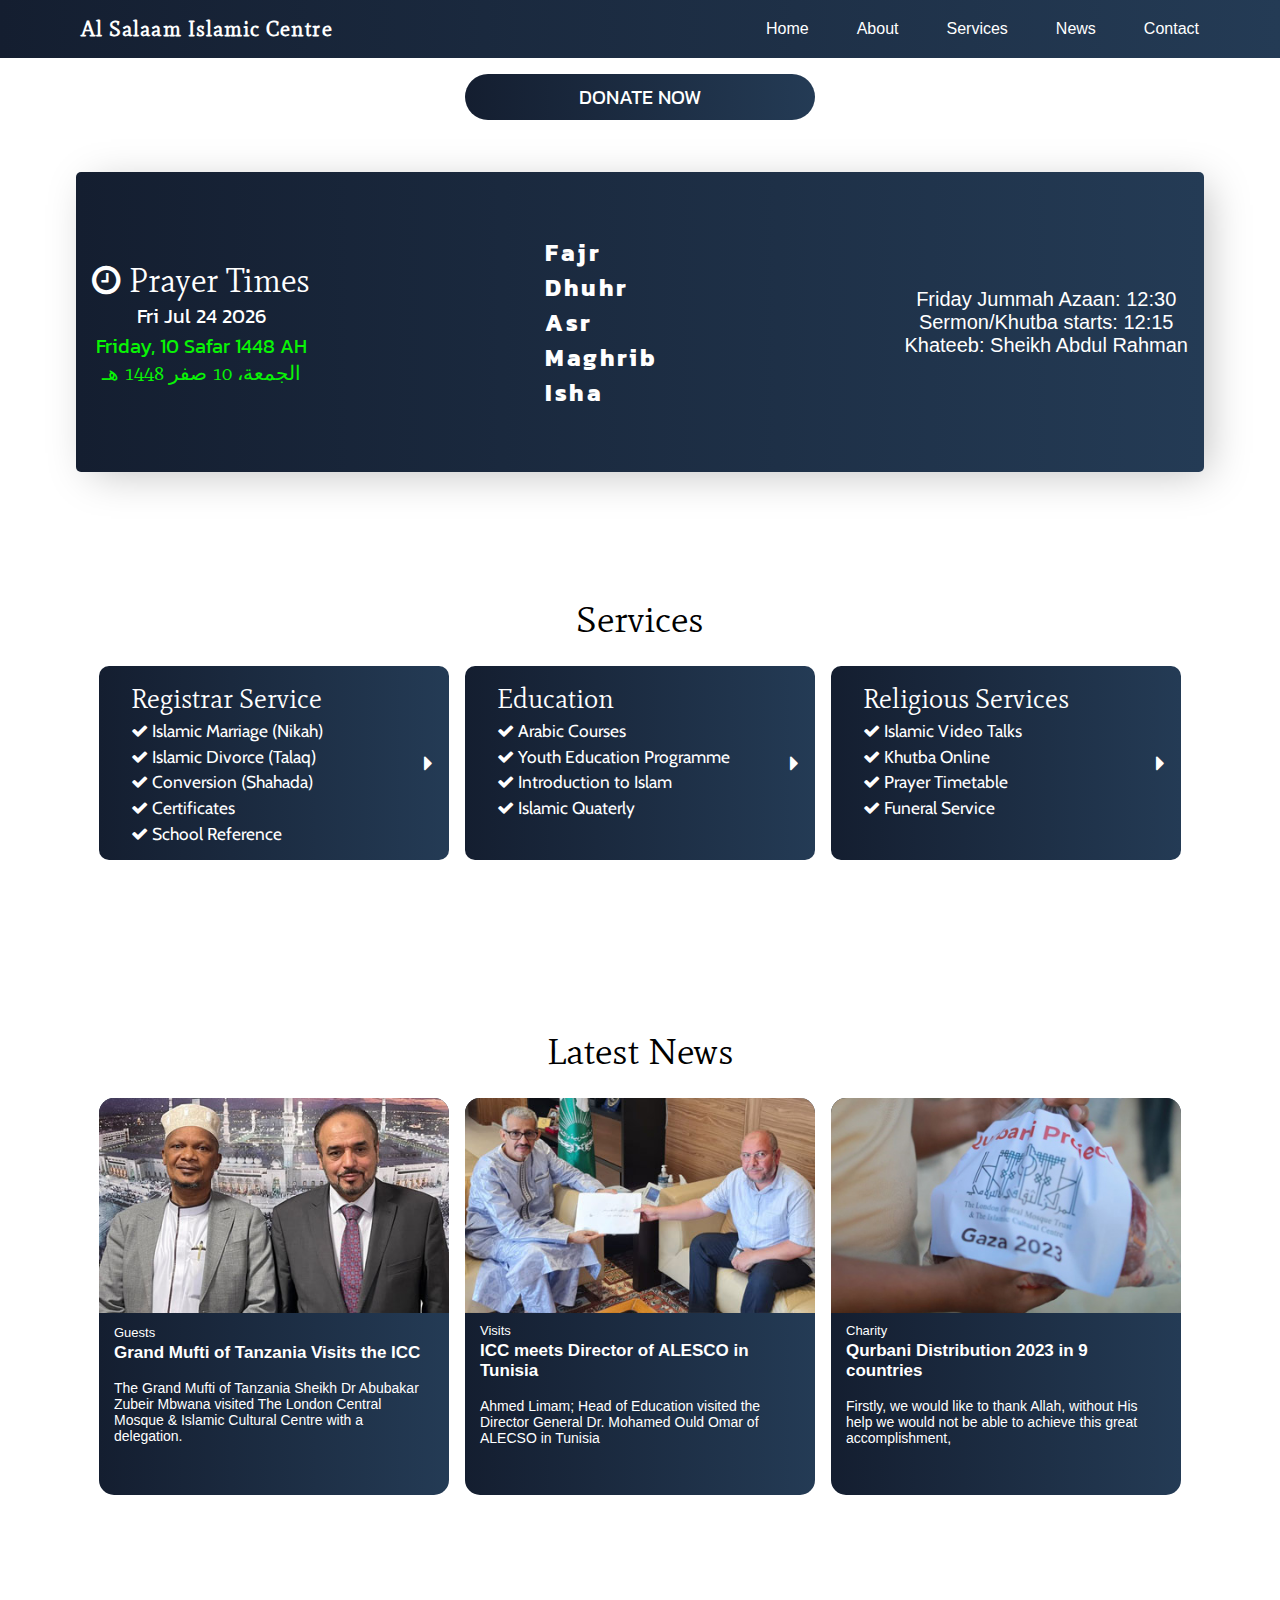
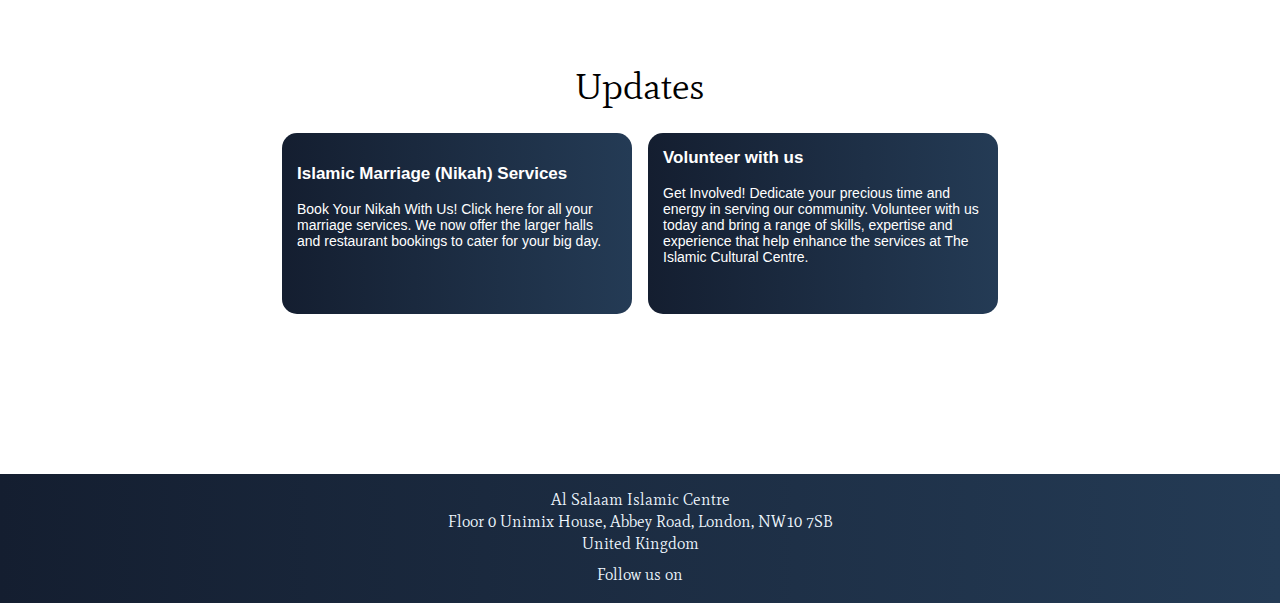
==== index.html @ 5e491e61 "Add files via upload" ====
<!DOCTYPE html>

<html>

<head>
  <meta charset="UTF-8" />
  <meta name="viewport" content="width=device-width, initial-scale=1.0;" />
  <title>Al Salaam Islamic Centre</title>
  <link rel="preconnect" href="https://fonts.googleapis.com">
  <link rel="preconnect" href="https://fonts.gstatic.com" crossorigin>
  <link href="https://fonts.googleapis.com/css2?family=Kanit&family=Kaushan+Script&family=Mate&family=Cabin"
    rel="stylesheet">
  <link rel="stylesheet" href="styles.css">
  <link rel="stylesheet" href="https://cdnjs.cloudflare.com/ajax/libs/font-awesome/4.7.0/css/font-awesome.min.css">
  <script src="https://cdnjs.cloudflare.com/ajax/libs/jquery/3.3.0/jquery.min.js"></script>


</head>

<body>

  <div class="headerBackground">
    <header id="header" class="page-header">

      <div class="title">
        <span class="in-title">Al Salaam Islamic Centre</span>
      </div>
      <div class="longNav">
        <div>
          Home
        </div>
        <div>
          About
        </div>
        <div>
          Services
        </div>
        <div>
          News
        </div>
        <div>
          Contact
        </div>
      </div>

      <button class="menu-toggle" id="toggle-menu">

        <i class="fa fa-navicon" style="font-size:18pt; color: rgb(255, 255, 255);"></i>
      </button>
    </header>
  </div>


  <nav class="menu" id="main-menu">

    <div class="menu-dropdown">
      <ul class="nav-menu dropdown_menu dropdown_menu-4">
        <li class="dropdown_item-1"><a href="index.html">Home</a></li>
        <li class="dropdown_item-2"><a href="about.html">About</a></li>
        <li class="dropdown_item-3"><a href="services.html">Services</a></li>
        <li class="dropdown_item-3"><a href="news.html">News</a></li>
        <li class="dropdown_item-3"><a href="contact.html">Contact</a></li>

      </ul>
    </div>
  </nav>

  <div class="donateBtn">
    <button class="dBtn">
      DONATE NOW

    </button>
  </div>

  <div class="prayerContainer">
    <aside id="prayerTimes" class="prayerTimes">
      <div class="prayerTimes-1">
        <i class="fa fa-clock-o"></i>
        Prayer Times
        <div>
          <div id="todayDateEnglish"></div>
          <div id="todayDateHijri"></div>
          <div id="todayDateArabicHijri"></div>
        </div>
      </div>
      

      <div class="actualPrayerTimes">
        <div class="prayerTimeFormat">
          <div class="prayerName">Fajr</div>
          <div id="fajrTime"></div>
        </div>
        <div class="prayerTimeFormat">
          <div class="prayerName">Dhuhr</div>
          <div id="dhuhrTime"></div>
        </div>
        <div class="prayerTimeFormat">
          <div class="prayerName">Asr</div>
          <div id="asrTime"></div>
        </div>
        <div class="prayerTimeFormat">
          <div class="prayerName">Maghrib</div>
          <div id="maghribTime"></div>
        </div>
        <div class="prayerTimeFormat">
          <div class="prayerName">Isha</div>
          <div id="ishaTime"></div>
        </div>
      </div>

      <div class="fridayJummah">
        <div>Friday Jummah Azaan: 12:30</div>
        <div>Sermon/Khutba starts: 12:15</div>
        <div>Khateeb: Sheikh Abdul Rahman</div>
      </div>

    </aside>

    
  </div>

  <!-- <div class="mainImg">
        <img class="mImg" src="p2.jpg" alt="home" />
    </div> -->


    <div class="services">
      <div class="servicesTitle">
        Services
      </div>
      <div class="servicesContainer">
        <div class="registrarService-2">
          <div class="registrarService">
            <div class="registrarServiceTitle">Registrar Service</div>
            <div class="homePageItem">
              <i class="fa fa-check"></i>
              Islamic Marriage (Nikah)
            </div>
            <div class="homePageItem">
              <i class="fa fa-check"></i>
              Islamic Divorce (Talaq)
            </div>
            <div class="homePageItem">
              <i class="fa fa-check"></i>
              Conversion (Shahada)
            </div>
            <div class="homePageItem">
              <i class="fa fa-check"></i>
              Certificates
            </div>
            <div class="homePageItem">
              <i class="fa fa-check"></i>
              School Reference
            </div>
          </div>
          <div class="rsIcon">
            <i class="fa fa-caret-right"></i>
          </div>

        </div>

        <div class="registrarService-2">
          <div class="registrarService">
            <div class="registrarServiceTitle">
              Education</div>
            <div class="homePageItem">
              <i class="fa fa-check"></i>
              Arabic Courses
            </div>
            <div class="homePageItem">
              <i class="fa fa-check"></i>
              Youth Education Programme
            </div>
            <div class="homePageItem">
              <i class="fa fa-check"></i>
              Introduction to Islam
            </div>
            <div class="homePageItem">
              <i class="fa fa-check"></i>
              Islamic Quaterly
            </div>
          </div>
          <div class="rsIcon">
            <i class="fa fa-caret-right"></i>
          </div>
        </div>

        <div class="registrarService-2">
          <div class="registrarService">
            <div class="registrarServiceTitle">
              Religious Services</div>
            <div class="homePageItem">
              <i class="fa fa-check"></i>
              Islamic Video Talks
            </div>
            <div class="homePageItem">
              <i class="fa fa-check"></i>
              Khutba Online
            </div>
            <div class="homePageItem">
              <i class="fa fa-check"></i>
              Prayer Timetable
            </div>
            <div class="homePageItem">
              <i class="fa fa-check"></i>
              Funeral Service
            </div>
          </div>
          <div class="rsIcon">
            <i class="fa fa-caret-right"></i>
          </div>
        </div>

      </div>

    </div>


  <div class="news">
    <div class="servicesTitle">
      Latest News
    </div>
    <div class="newsContainer">
      <div class="card">
        <div class="newsBoxImg">
          <img class="newsBoxImgIn" src="aq3.jpg" alt="img" />
        </div>
        <div class="card__info">
          <span class="page">Guests</span>
          <a href="#" class="title">Grand Mufti of Tanzania Visits the ICC</a>
          <p class="content">
            The Grand Mufti of Tanzania Sheikh Dr Abubakar Zubeir Mbwana visited The London Central Mosque & Islamic
            Cultural Centre with a delegation.
          </p>
        </div>
      </div>

      <div class="card">
        <div class="newsBoxImg">
          <img class="newsBoxImgIn" src="alecso2023a.jpg" alt="img" />
        </div>
        <div class="card__info">
          <span class="page">Visits</span>
          <a href="#" class="title">ICC meets Director of ALESCO in Tunisia</a>
          <p class="content">
            Ahmed Limam; Head of Education visited the Director General Dr. Mohamed Ould Omar of ALECSO in Tunisia
          </p>
        </div>
      </div>

      <div class="card">
        <div class="newsBoxImg">
          <img class="newsBoxImgIn" src="qurb1.jpg" alt="img" />
        </div>
        <div class="card__info">
          <span class="page">Charity</span>
          <a href="#" class="title">Qurbani Distribution 2023 in 9 countries</a>
          <p class="content">
            Firstly, we would like to thank Allah, without His help we would not be able to achieve this great
            accomplishment, </p>
        </div>
      </div>


    </div>

  </div>

  <div class="news">
    <div class="servicesTitle">
      Updates
    </div>
    <div class="newsContainer">
      <div class="card">

        <div class="card__info">
          <a href="#" class="title">Islamic Marriage (Nikah) Services</a>
          <p class="content">

            Book Your Nikah With Us!

            Click here for all your marriage services. We now offer the larger halls and restaurant bookings to cater
            for your big day.
          </p>
        </div>
      </div>

      <div class="card">

        <div class="card__info">
          <a href="#" class="title">Volunteer with us</a>
          <p class="content">
            Get Involved!

            Dedicate your precious time and energy in serving our community. Volunteer with us today and bring a range
            of skills, expertise and experience that help enhance the services at The Islamic Cultural Centre.
          </p>
        </div>
      </div>

    </div>

  </div>



  <footer>
    <div class="mainFooter">

      <div>
        Al Salaam Islamic Centre

      </div>
      <div>
        Floor 0 Unimix House, Abbey Road, London, NW10 7SB

      </div>
      <div>
        United Kingdom

      </div>

      <div class="socialsFooter">
        Follow us on
      </div>
      <div class="socialIconsFooter">

      </div>


    </div>

  </footer>

  <script type="text/javascript">

    const d = new Date();
    const arabicIslamicDate = new Intl.DateTimeFormat('ar-TN-u-ca-islamic', { timeZone: 'UTC', day: 'numeric', month: 'long', weekday: 'long', year: 'numeric' }).format(Date.now());
    const englishIslamicDate = new Intl.DateTimeFormat('en-GB-u-ca-islamic', { timeZone: 'UTC', day: 'numeric', month: 'long', weekday: 'long', year: 'numeric' }).format(Date.now());
    document.getElementById("todayDateEnglish").innerHTML = d.toDateString();
    document.getElementById("todayDateHijri").innerHTML = englishIslamicDate;
    document.getElementById("todayDateArabicHijri").innerHTML = arabicIslamicDate;

    const dateForPrayerTime = new Date(Date.now()).toLocaleString().split(',')[0].split('/').join('-');
    $.getJSON('https://api.aladhan.com/v1/timingsByAddress/' + dateForPrayerTime + '?address=London,UK&method=2', function (json) {
      console.log(json);
      document.getElementById("fajrTime").innerHTML = json.data.timings.Fajr;
      document.getElementById("dhuhrTime").innerHTML = json.data.timings.Dhuhr;
      document.getElementById("asrTime").innerHTML = json.data.timings.Asr;
      document.getElementById("maghribTime").innerHTML = json.data.timings.Maghrib;
      document.getElementById("ishaTime").innerHTML = json.data.timings.Isha;
      document.getElementById("todayDateHijri").innerHTML = json.data.date.hijri.day + " " + json.data.date.hijri.weekday.en + " " +
        json.data.date.hijri.month.en + " " + json.data.date.hijri.year;

      document.getElementById("todayDateArabicHijri").innerHTML = " " + json.data.date.hijri.year + " " + json.data.date.hijri.weekday.ar + " " +
        +  json.data.date.hijri.day + " " + json.data.date.hijri.month.ar;




    });


    (function () {
      var button = document.getElementById("toggle-menu");
      var menu = document.getElementById("main-menu");

      button.addEventListener("click", function (event) {
        event.preventDefault();
        menu.classList.toggle("is-open");
      });

      // Event listener to close the menu when clicking outside of it
      document.addEventListener("click", function (event) {
        if (!menu.contains(event.target) && !button.contains(event.target)) {
          menu.classList.remove("is-open");
        }
      });
    })();



  </script>
</body>


</html>
---- styles.css ----
*,
*::before,
*::after {
  box-sizing: border-box;
}

:root {
  font-size: clamp(0.875em, 0.5svw + 0.6em, 1.125em);
}

body {
  margin: 0;
  font-family: Helvetica, Arial, sans-serif;
}

.headerBackground {
  background: linear-gradient(to right, rgb(20, 30, 48), rgb(36, 59, 85));
}

.page-header {
  max-width: 1150px;
  padding: 1em 1em;
  display: flex;
  flex-direction: row;
  justify-content: space-between;
  z-index: 2;
  margin: auto;
  /* border: 1px solid red; */
}

.longNav {
  display: none;
}

@media(min-width: 800px) {
  .longNav {
    display: flex;
    flex-direction: row;
    align-items: center;
    /* border: #000000 1px solid; */
    column-gap: 3rem;
    color: #ffffff;
  }

  .menu-toggle {
    display: none !important;
  }
}


.in-title {
  /* border: #000000 solid 1px; */
  font-family: 'Mate', sans-serif;
  font-size: 16pt;
  letter-spacing: 0.05em;
  color: rgb(255, 255, 255);
  /* text-shadow: 0 0 2px rgb(255, 158, 1); */

}

main {
  padding: 1em;
}

.menu {
  position: relative;
}

.menu-toggle {
  border: 0;
  background-color: transparent;
  color: rgb(255, 255, 255);

}


.menu-dropdown {
  display: none;
  position: absolute;
  right: 0;
  left: 0;
  margin: 0;
}

.menu.is-open .menu-dropdown {
  display: block;
}

.nav-menu {
  margin: 0;
  padding-left: 0;
  border-top: 1px solid #ccc;
  border-bottom: 1px solid #ccc;
  list-style: none;
  background-color: #ffffff;
  font-family: 'Mate', serif;
  font-size: 15pt;
}

.nav-menu>li+li {
  border-top: 1px solid #ccc;
}

.nav-menu>li>a {

  display: block;
  padding: 0.5em 1em;
  font-weight: normal;
  text-decoration: none;
  color: rgb(0, 0, 0);
}


.dropdown_menu {
  position: absolute;
  top: 100%;
  left: 0;
  width: 100%;
  perspective: 1000px;
  z-index: 1;
  animation: fadeIn 0.5s;
}


@keyframes fadeIn {
  0% {
    opacity: 0;
    transform: translateY(-15px);
  }

  100% {
    opacity: 1;
    transform: translateY(0);
  }
}

.prayerContainer {
  /* border: 1px solid red; */
  max-width: 1200px;
  display: flex;
  flex-direction: row;
  justify-content: center;
  flex-wrap: wrap;
  margin: auto;
  margin-bottom: 5rem;
  padding: 1em;
}

.prayerTimes {
  padding: 3em 1em 3em 1em;
  height: 100%;
  text-align: center;
  color: #ffffff;
  z-index: -1;
  display: flex;
  flex-direction: column;
  align-items: center;

  row-gap: 2rem;
  margin-top: 1rem;
  margin-bottom: 7rem;
  box-shadow: 9px 7px 40px -6px rgba(0, 0, 0, 0.25);
  overflow: hidden;
  width: 100%;
  /* padding: 0; */
  /* height: 400px; */
  min-height: 300px;
  margin: 20px;
  border-radius: 5px;
  /* background-color: #dafdde; */
  background: linear-gradient(to right, rgb(20, 30, 48), rgb(36, 59, 85));
  width: 350px;
  /* border: 1px solid red; */
}

@media(min-width: 870px) {
  .prayerTimes {
    display: flex;
    flex-direction: row;
    align-items: center;
    justify-content: space-between;
    width: 100%;
  }
}

.prayerTimes-1 {
  font-family: 'Mate', serif;
  font-size: 25pt;
}

.prayerTimes-2 {
  font-family: 'Kanit', sans-serif;
  font-size: 12pt;
}

#todayDateEnglish {
  font-family: 'Kanit', sans-serif;

  font-size: 15pt;
}

#todayDateHijri {
  color: rgb(9, 244, 5);
  font-size: 15pt;
  font-family: 'Kanit', sans-serif;


}

#todayDateArabicHijri {
  color: rgb(9, 244, 5);
  font-size: 15pt;
}

.actualPrayerTimes {
  display: flex;
  flex-direction: column;
  /* align-items: center; */
  font-weight: bold;
  font-size: 18pt;
  font-family: 'DM Sans', sans-serif;
}

.prayerTimeFormat {
  display: flex;
  flex-direction: row;
  align-items: center;
  justify-content: space-between;
  column-gap: 0.5em;
  font-family: 'Kanit', sans-serif;


}

.dates {
  font-size: 18pt;
}

.prayerName {
  text-align: end;
  letter-spacing: 0.1em;
  /* width: 40%; */
}

.fridayJummah {
  font-size: 15pt;
}

.notice {
  margin: 10px;
  padding: 5px;
  border: rgba(246, 250, 23, 0.825) 3px solid;
  border-radius: 10px;
  background-color: rgba(255, 247, 0, 0.7);
  color: #000000;
  display: flex;
  flex-direction: row;
  column-gap: 10px;
  font-family: Gabarito;
}

.noticeIcon {
  display: flex;
  flex-direction: column;
  justify-content: center;
  align-items: center;
}

.mainImg {
  display: flex;
  flex-direction: row;
  justify-content: center;
  margin-bottom: 4rem;
}

.mImg {
  padding: 1em;
  width: 80%;
  border-radius: 25px;
}


.donateBtn {
  padding: 1em 1em;
  display: flex;
  flex-direction: row;
  justify-content: center;
}

.dBtn {
  border: none;
  border-radius: 25px;
  background: linear-gradient(to right, rgb(20, 30, 48), rgb(36, 59, 85));
  font-size: 15pt;
  font-family: 'Kanit', sans-serif;

  padding: 0.5rem 0.3rem;
  color: #ffffff;
  width: 100%;
  max-width: 350px;
}

.services {
  color: rgb(0, 0, 0);
  /* background-color: rgb(2, 95, 0); */
  padding-bottom: 2rem;
  margin-bottom: 7rem;
}

.servicesContainer {
  padding: 1rem;
  display: flex;
  flex-direction: row;
  justify-content: center;
  flex-wrap: wrap;
  gap: 1rem;
  color: #ffffff;
  max-width: 1200px;
  margin: auto;
}

.servicesTitle {
  padding: 0.5rem 0.5rem;
  font-size: 28pt;
  text-align: center;
  font-family: 'Mate', serif;
}

.registrarService {

  padding: 1rem 2rem;
  display: flex;
  flex-direction: column;
  row-gap: 0.3em;


}

.registrarService-2 {
  width: 350px;
  border-radius: 10px;
  display: flex;
  flex-direction: row;
  justify-content: space-between;
  row-gap: 0.3em;
  background: linear-gradient(to right, rgb(20, 30, 48), rgb(36, 59, 85));

}

.rsIcon {
  /* border: #000000 solid 1px; */
  font-size: 18pt;
  display: flex;
  align-items: center;
  padding-right: 1rem;
}

.registrarServiceTitle {
  font-size: 20pt;
  font-family: 'Mate', serif;
}

.news {
  color: rgb(0, 0, 0);
  padding-bottom: 2rem;
  margin-bottom: 7rem;
  display: flex;
  flex-direction: column;
  justify-content: center;
}

.newsContainer {

  margin: 1rem;
  display: flex;
  flex-direction: row;
  flex-wrap: wrap;
  justify-content: center;
  gap: 1rem;
  /* border: #000000 1px solid; */

}

.newsBox {
  padding: 0.5rem;
  display: flex;
  flex-direction: row;
  justify-content: space-between;
  width: 350px;
  background-color: #ccc;
  border-radius: 10px;

}

.newsBoxTitle {
  display: flex;
  align-items: center;
  font-weight: bold;
}

.newsBoxImg {
  height: 210px;
}

.newsBoxImgIn {
  width: 100%;
  justify-content: center;

}

.homePageItem {
  font-size: 13pt;
  font-family: 'Cabin', sans-serif;
}



footer {
  font-family: Gabarito;
  color: aliceblue;
  background: linear-gradient(to right, rgb(20, 30, 48), rgb(36, 59, 85));
  padding: 1em;
  display: flex;
  flex-direction: column;
  row-gap: 4em;
}

.mainFooter {
  display: flex;
  flex-direction: column;
  justify-content: center;
  row-gap: 0.2em;
  text-align: center;

}

.contactFooter {
  display: flex;
  flex-direction: column;
  row-gap: 0.5em;
}

.contactTitle {
  font-size: 17pt;
}

.footerItem {
  font-size: 12pt;
}

.copyright {
  font-size: 10pt;
}

.socialsFooter {
  margin-top: 0.5em;
}

.mainFooter {
  font-family: 'Mate', serif;
}


.card {
  padding-bottom: 20px;
  width: 350px;
  background: linear-gradient(to right, rgb(20, 30, 48), rgb(36, 59, 85));
  border-radius: 15px;
  overflow: hidden;
  display: flex;
  flex-direction: column;
  justify-content: center;
  /* position: relative; */
  color: #ffffff;
}

.icons {
  display: flex;
  flex-direction: row;
  gap: 5px;
  position: absolute;
  right: 15px;
  top: 15px;
  transition: opacity 0.5s ease;
  opacity: 0;
}

.image {}



.card__info {
  display: flex;
  flex-direction: column;
  flex-grow: 1;
  justify-content: center;
  padding: 15px;
  gap: 3px;
}

.page {
  font-size: 13px;
  font-weight: 100;
}

.title {
  text-decoration: none;
  font-weight: 600;
  font-size: 17px;
  color: rgb(255, 255, 255);
}

.content {
  font-size: 14px;
}
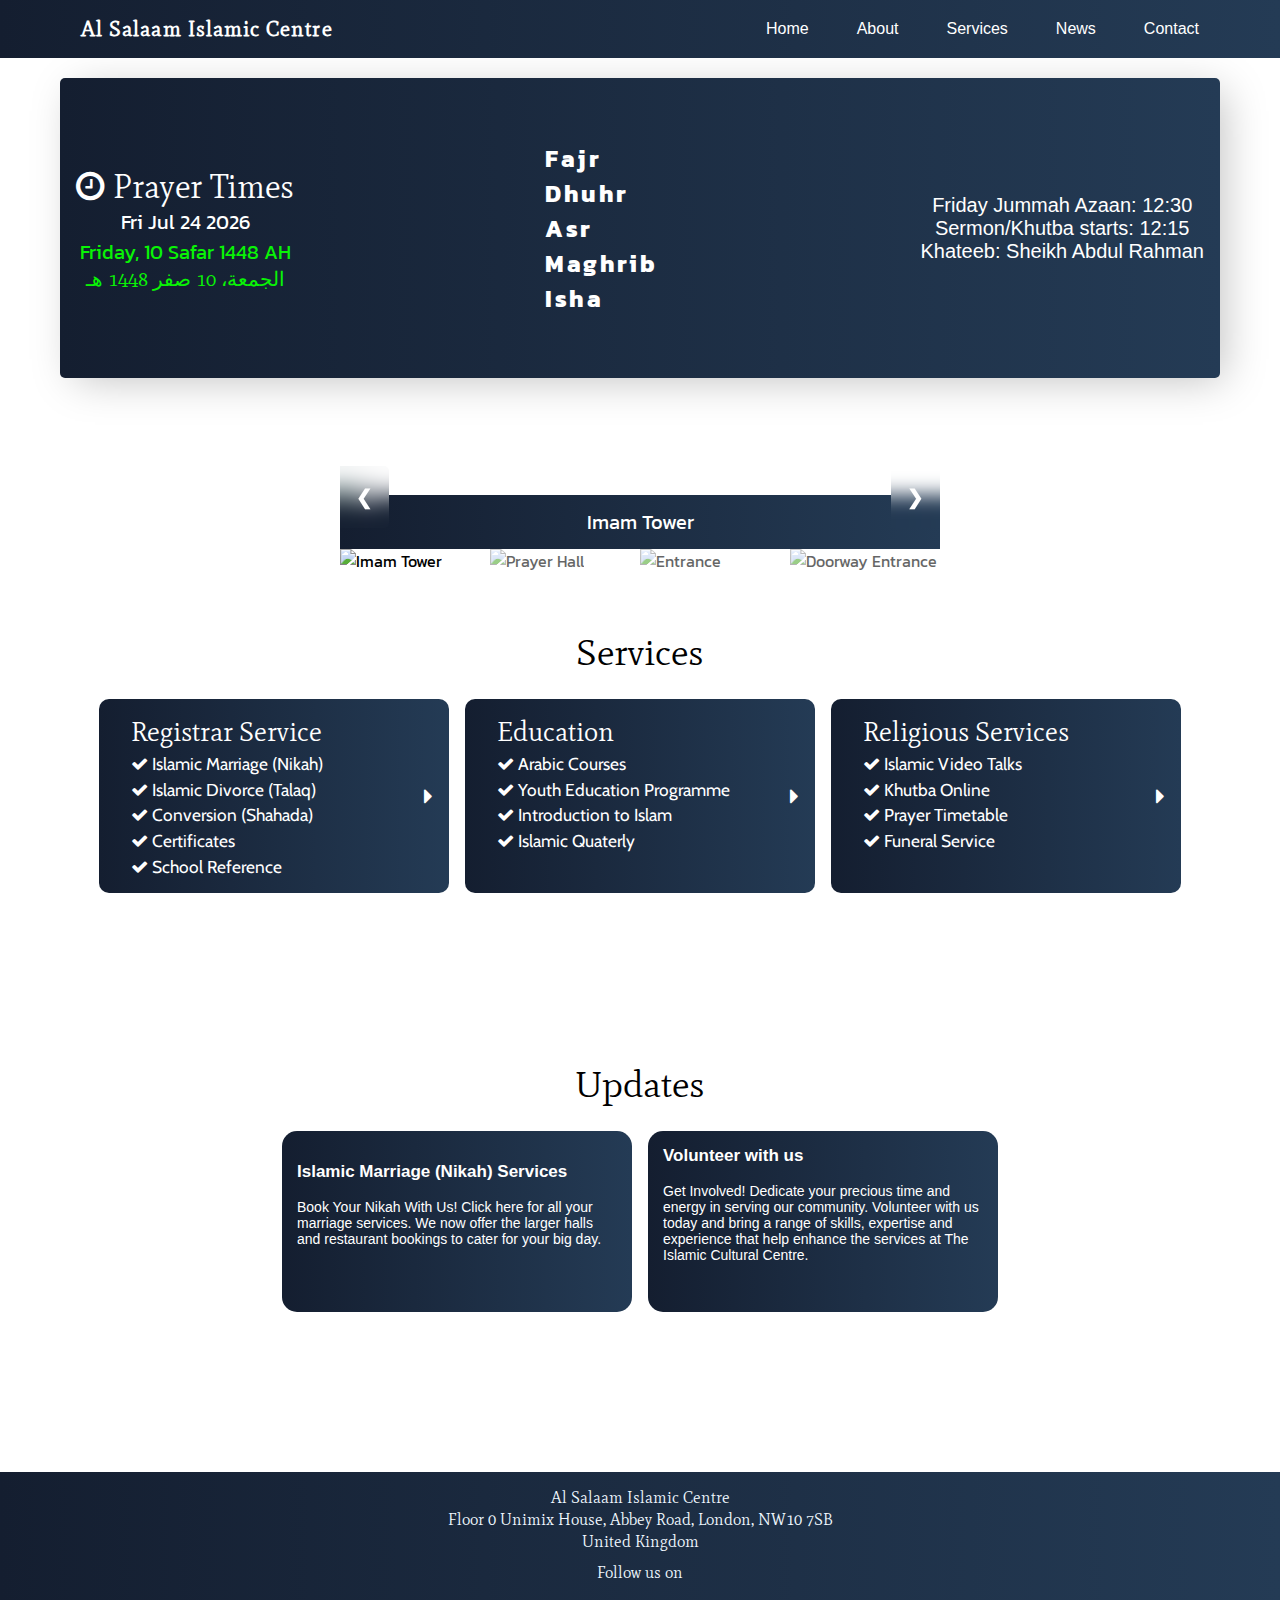
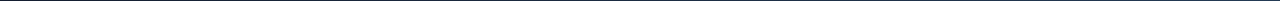
==== commit cda9a2be: "Add files via upload" ====
--- a/index.html
+++ b/index.html
@@ -65,13 +65,6 @@
     </div>
   </nav>
 
-  <div class="donateBtn">
-    <button class="dBtn">
-      DONATE NOW
-
-    </button>
-  </div>
-
   <div class="prayerContainer">
     <aside id="prayerTimes" class="prayerTimes">
       <div class="prayerTimes-1">
@@ -83,7 +76,7 @@
           <div id="todayDateArabicHijri"></div>
         </div>
       </div>
-      
+
 
       <div class="actualPrayerTimes">
         <div class="prayerTimeFormat">
@@ -116,106 +109,161 @@
 
     </aside>
 
-    
-  </div>
-
-  <!-- <div class="mainImg">
-        <img class="mImg" src="p2.jpg" alt="home" />
-    </div> -->
-
-
-    <div class="services">
-      <div class="servicesTitle">
-        Services
-      </div>
-      <div class="servicesContainer">
-        <div class="registrarService-2">
-          <div class="registrarService">
-            <div class="registrarServiceTitle">Registrar Service</div>
-            <div class="homePageItem">
-              <i class="fa fa-check"></i>
-              Islamic Marriage (Nikah)
-            </div>
-            <div class="homePageItem">
-              <i class="fa fa-check"></i>
-              Islamic Divorce (Talaq)
-            </div>
-            <div class="homePageItem">
-              <i class="fa fa-check"></i>
-              Conversion (Shahada)
-            </div>
-            <div class="homePageItem">
-              <i class="fa fa-check"></i>
-              Certificates
-            </div>
-            <div class="homePageItem">
-              <i class="fa fa-check"></i>
-              School Reference
-            </div>
-          </div>
-          <div class="rsIcon">
-            <i class="fa fa-caret-right"></i>
-          </div>
-
-        </div>
-
-        <div class="registrarService-2">
-          <div class="registrarService">
-            <div class="registrarServiceTitle">
-              Education</div>
-            <div class="homePageItem">
-              <i class="fa fa-check"></i>
-              Arabic Courses
-            </div>
-            <div class="homePageItem">
-              <i class="fa fa-check"></i>
-              Youth Education Programme
-            </div>
-            <div class="homePageItem">
-              <i class="fa fa-check"></i>
-              Introduction to Islam
-            </div>
-            <div class="homePageItem">
-              <i class="fa fa-check"></i>
-              Islamic Quaterly
-            </div>
-          </div>
-          <div class="rsIcon">
-            <i class="fa fa-caret-right"></i>
-          </div>
-        </div>
-
-        <div class="registrarService-2">
-          <div class="registrarService">
-            <div class="registrarServiceTitle">
-              Religious Services</div>
-            <div class="homePageItem">
-              <i class="fa fa-check"></i>
-              Islamic Video Talks
-            </div>
-            <div class="homePageItem">
-              <i class="fa fa-check"></i>
-              Khutba Online
-            </div>
-            <div class="homePageItem">
-              <i class="fa fa-check"></i>
-              Prayer Timetable
-            </div>
-            <div class="homePageItem">
-              <i class="fa fa-check"></i>
-              Funeral Service
-            </div>
-          </div>
-          <div class="rsIcon">
-            <i class="fa fa-caret-right"></i>
-          </div>
-        </div>
-
-      </div>
-
-    </div>
-
-
+
+  </div>
+  
+  <!-- Container for the image gallery -->
+  <div class="galleryContainer">
+
+    <!-- Full-width images with number text -->
+    <div class="mySlides">
+      <div class="numbertext">1 / 4</div>
+      <img src="images/tower.jpg" style="width:100%">
+    </div>
+
+    <div class="mySlides">
+      <div class="numbertext">2 / 4</div>
+      <img src="images/hall1.jpg" style="width:100%">
+    </div>
+
+    <div class="mySlides">
+      <div class="numbertext">3 / 4</div>
+      <img src="images/outside1.jpg" style="width:100%">
+    </div>
+
+    <div class="mySlides">
+      <div class="numbertext">4 / 4</div>
+      <img src="images/outside2.jpg" style="width:100%">
+    </div>
+
+    <!-- Next and previous buttons -->
+    <a class="prev" onclick="plusSlides(-1)">&#10094;</a>
+    <a class="next" onclick="plusSlides(1)">&#10095;</a>
+
+    <!-- Image text -->
+  <div class="caption-container">
+    <div id="caption"></div>
+  </div>
+
+
+    <!-- Thumbnail images -->
+    <div class="row">
+      <div class="column">
+        <img class="demo cursor" src="images/tower.jpg" style="width:100%" onclick="currentSlide(1)" alt="Imam Tower">
+      </div>
+      <div class="column">
+        <img class="demo cursor" src="images/hall1.jpg" style="width:100%" onclick="currentSlide(2)" alt="Prayer Hall">
+      </div>
+      <div class="column">
+        <img class="demo cursor" src="images/outside1.jpg" style="width:100%" onclick="currentSlide(3)" alt="Entrance">
+      </div>
+      <div class="column">
+        <img class="demo cursor" src="images/outside2.jpg" style="width:100%" onclick="currentSlide(4)"
+          alt="Doorway Entrance">
+      </div>
+      <!--<div class="column">
+        <img class="demo cursor" src="img_nature.jpg" style="width:100%" onclick="currentSlide(5)"
+          alt="Nature and sunrise">
+      </div>
+      <div class="column">
+        <img class="demo cursor" src="img_snow.jpg" style="width:100%" onclick="currentSlide(6)" alt="Snowy Mountains">
+      </div> -->
+    </div>
+  </div>
+
+
+  <div class="services">
+    <div class="servicesTitle">
+      Services
+    </div>
+    <div class="servicesContainer">
+      <div class="registrarService-2">
+        <div class="registrarService">
+          <div class="registrarServiceTitle">Registrar Service</div>
+          <div class="homePageItem">
+            <i class="fa fa-check"></i>
+            Islamic Marriage (Nikah)
+          </div>
+          <div class="homePageItem">
+            <i class="fa fa-check"></i>
+            Islamic Divorce (Talaq)
+          </div>
+          <div class="homePageItem">
+            <i class="fa fa-check"></i>
+            Conversion (Shahada)
+          </div>
+          <div class="homePageItem">
+            <i class="fa fa-check"></i>
+            Certificates
+          </div>
+          <div class="homePageItem">
+            <i class="fa fa-check"></i>
+            School Reference
+          </div>
+        </div>
+        <div class="rsIcon">
+          <i class="fa fa-caret-right"></i>
+        </div>
+
+      </div>
+
+      <div class="registrarService-2">
+        <div class="registrarService">
+          <div class="registrarServiceTitle">
+            Education</div>
+          <div class="homePageItem">
+            <i class="fa fa-check"></i>
+            Arabic Courses
+          </div>
+          <div class="homePageItem">
+            <i class="fa fa-check"></i>
+            Youth Education Programme
+          </div>
+          <div class="homePageItem">
+            <i class="fa fa-check"></i>
+            Introduction to Islam
+          </div>
+          <div class="homePageItem">
+            <i class="fa fa-check"></i>
+            Islamic Quaterly
+          </div>
+        </div>
+        <div class="rsIcon">
+          <i class="fa fa-caret-right"></i>
+        </div>
+      </div>
+
+      <div class="registrarService-2">
+        <div class="registrarService">
+          <div class="registrarServiceTitle">
+            Religious Services</div>
+          <div class="homePageItem">
+            <i class="fa fa-check"></i>
+            Islamic Video Talks
+          </div>
+          <div class="homePageItem">
+            <i class="fa fa-check"></i>
+            Khutba Online
+          </div>
+          <div class="homePageItem">
+            <i class="fa fa-check"></i>
+            Prayer Timetable
+          </div>
+          <div class="homePageItem">
+            <i class="fa fa-check"></i>
+            Funeral Service
+          </div>
+        </div>
+        <div class="rsIcon">
+          <i class="fa fa-caret-right"></i>
+        </div>
+      </div>
+
+    </div>
+
+  </div>
+
+  <!-- 
   <div class="news">
     <div class="servicesTitle">
       Latest News
@@ -264,7 +312,7 @@
 
     </div>
 
-  </div>
+  </div> -->
 
   <div class="news">
     <div class="servicesTitle">
@@ -333,6 +381,38 @@
   </footer>
 
   <script type="text/javascript">
+
+    let slideIndex = 1;
+    showSlides(slideIndex);
+
+    // Next/previous controls
+    function plusSlides(n) {
+      showSlides(slideIndex += n);
+    }
+
+    // Thumbnail image controls
+    function currentSlide(n) {
+      showSlides(slideIndex = n);
+    }
+
+    function showSlides(n) {
+      let i;
+      let slides = document.getElementsByClassName("mySlides");
+      let dots = document.getElementsByClassName("demo");
+      let captionText = document.getElementById("caption");
+      if (n > slides.length) { slideIndex = 1 }
+      if (n < 1) { slideIndex = slides.length }
+      for (i = 0; i < slides.length; i++) {
+        slides[i].style.display = "none";
+      }
+      for (i = 0; i < dots.length; i++) {
+        dots[i].className = dots[i].className.replace(" active", "");
+      }
+      slides[slideIndex - 1].style.display = "block";
+      dots[slideIndex - 1].className += " active";
+      captionText.innerHTML = dots[slideIndex - 1].alt;
+    }
+
 
     const d = new Date();
     const arabicIslamicDate = new Intl.DateTimeFormat('ar-TN-u-ca-islamic', { timeZone: 'UTC', day: 'numeric', month: 'long', weekday: 'long', year: 'numeric' }).format(Date.now());
--- a/styles.css
+++ b/styles.css
@@ -143,7 +143,7 @@
   flex-wrap: wrap;
   margin: auto;
   margin-bottom: 5rem;
-  padding: 1em;
+  /* padding: 1em; */
 }
 
 .prayerTimes {
@@ -246,6 +246,110 @@
   font-size: 15pt;
 }
 
+
+/* .galleryContainer{
+  padding: 1rem;
+} */
+
+/* Position the image container (needed to position the left and right arrows) */
+.galleryContainer {
+  /* border: #000000 1px solid; */
+  margin:auto;
+  margin-bottom: 3rem;
+  /* margin: 1em; */
+  position: relative;
+  max-width: 600px;
+  font-family: 'Kanit', sans-serif;
+
+}
+
+/* Hide the images by default */
+.mySlides {
+  display: none;
+  padding: 0;
+  margin-bottom: -7px;
+}
+
+/* Add a pointer when hovering over the thumbnail images */
+.cursor {
+  cursor: pointer;
+}
+
+/* Next & previous buttons */
+.prev,
+.next {
+  cursor: pointer;
+  position: absolute;
+  top: 40%;
+  width: auto;
+  padding: 16px;
+  margin-top: -50px;
+  color: white;
+  font-weight: bold;
+  font-size: 20px;
+  border-radius: 0 5px 5px 0;
+  user-select: none;
+  -webkit-user-select: none;
+  backdrop-filter: blur(10px);
+}
+
+/* Position the "next button" to the right */
+.next {
+  right: 0;
+  border-radius: 3px 0 0 3px;
+}
+
+/* On hover, add a black background color with a little bit see-through */
+.prev:hover,
+.next:hover {
+  background-color: rgba(0, 0, 0, 0.8);
+}
+
+/* Number text (1/3 etc) */
+.numbertext {
+  color: #f2f2f2;
+  font-size: 12pt;
+  padding: 8px 8px;
+  position: absolute;
+  top: 0;
+  backdrop-filter: blur(10px);
+  border-radius: 0px 0px 5px 0px;
+}
+
+/* Container for image text */
+.caption-container {
+  text-align: center;
+  /* background-color: #222; */
+  background: linear-gradient(to right, rgb(20, 30, 48), rgb(36, 59, 85));
+
+  padding: 12px 24px;
+  font-size: 15pt;
+  color: white;
+}
+
+.row:after {
+  content: "";
+  display: table;
+  clear: both;
+}
+
+/* Six columns side by side */
+.column {
+  float: left;
+  width: 25%;
+}
+
+/* Add a transparency effect for thumnbail images */
+.demo {
+  opacity: 0.6;
+}
+
+.active,
+.demo:hover {
+  opacity: 1;
+}
+
+
 .notice {
   margin: 10px;
   padding: 5px;
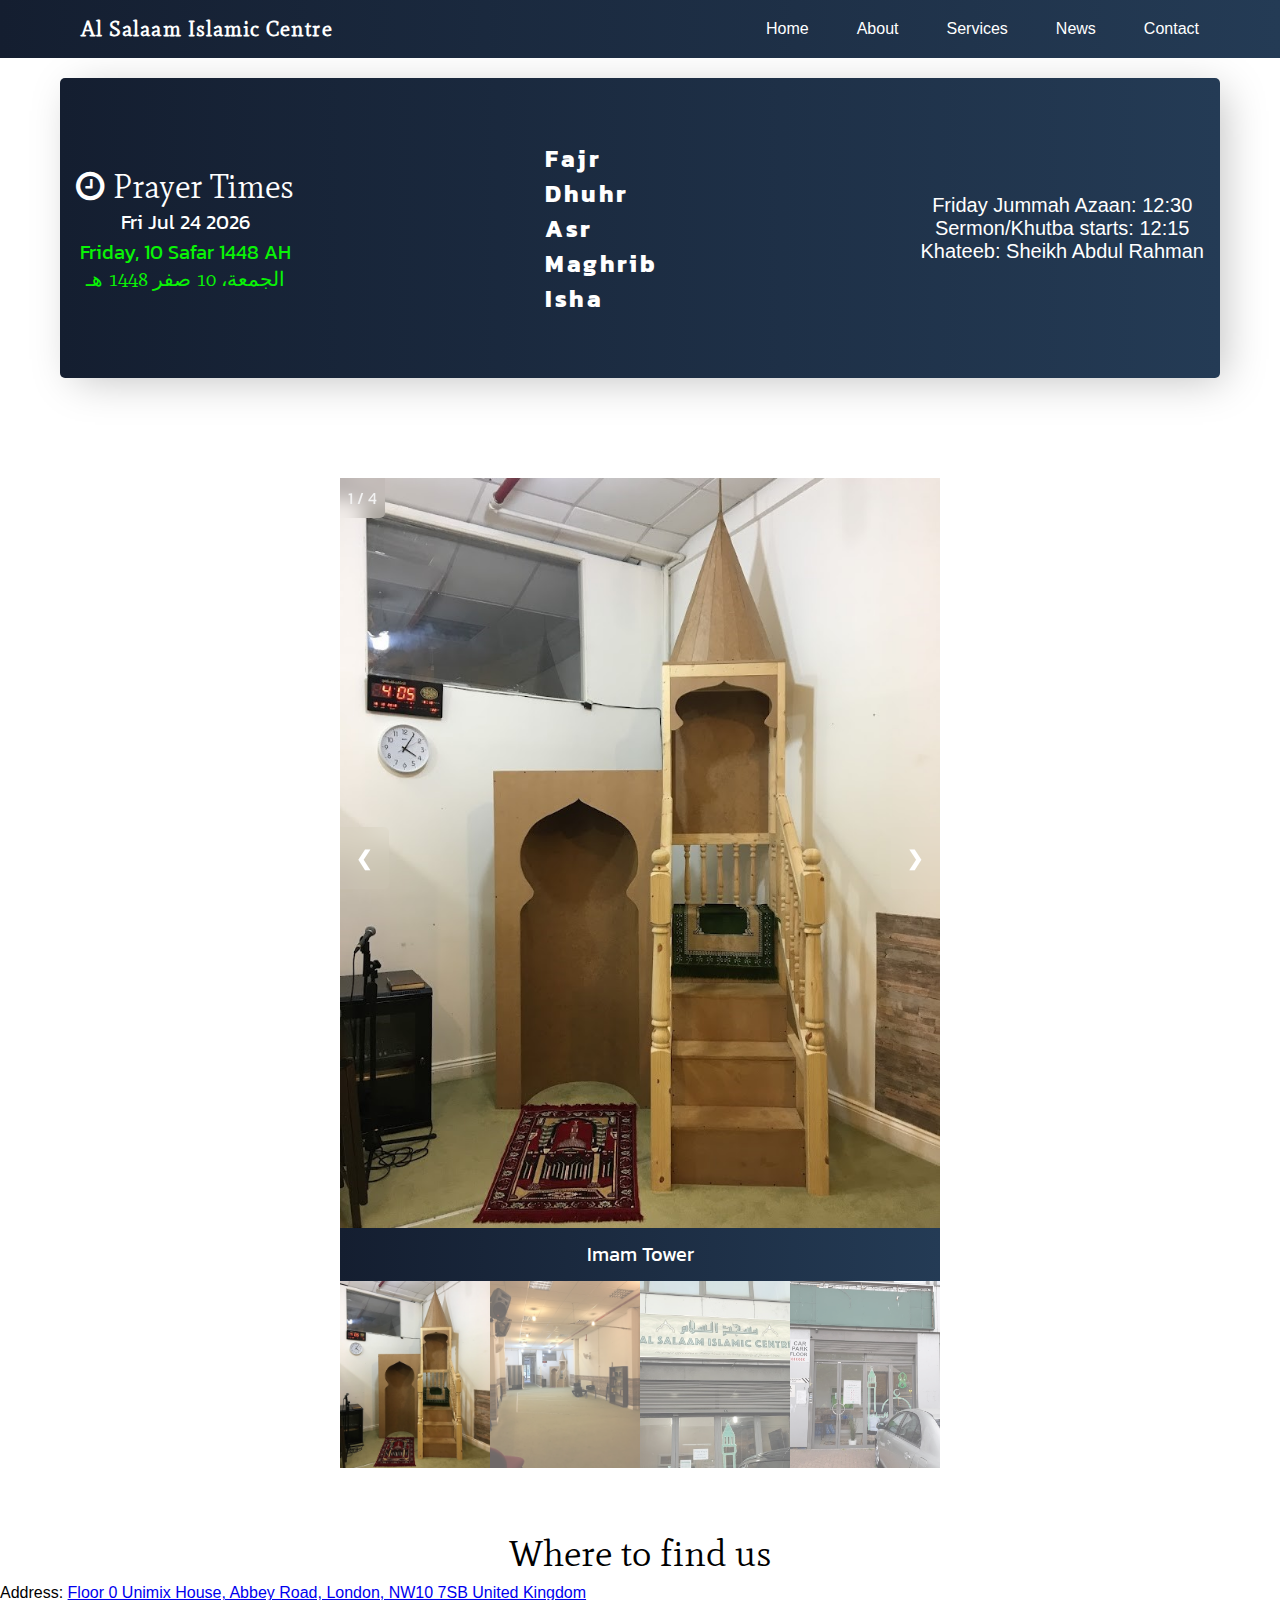
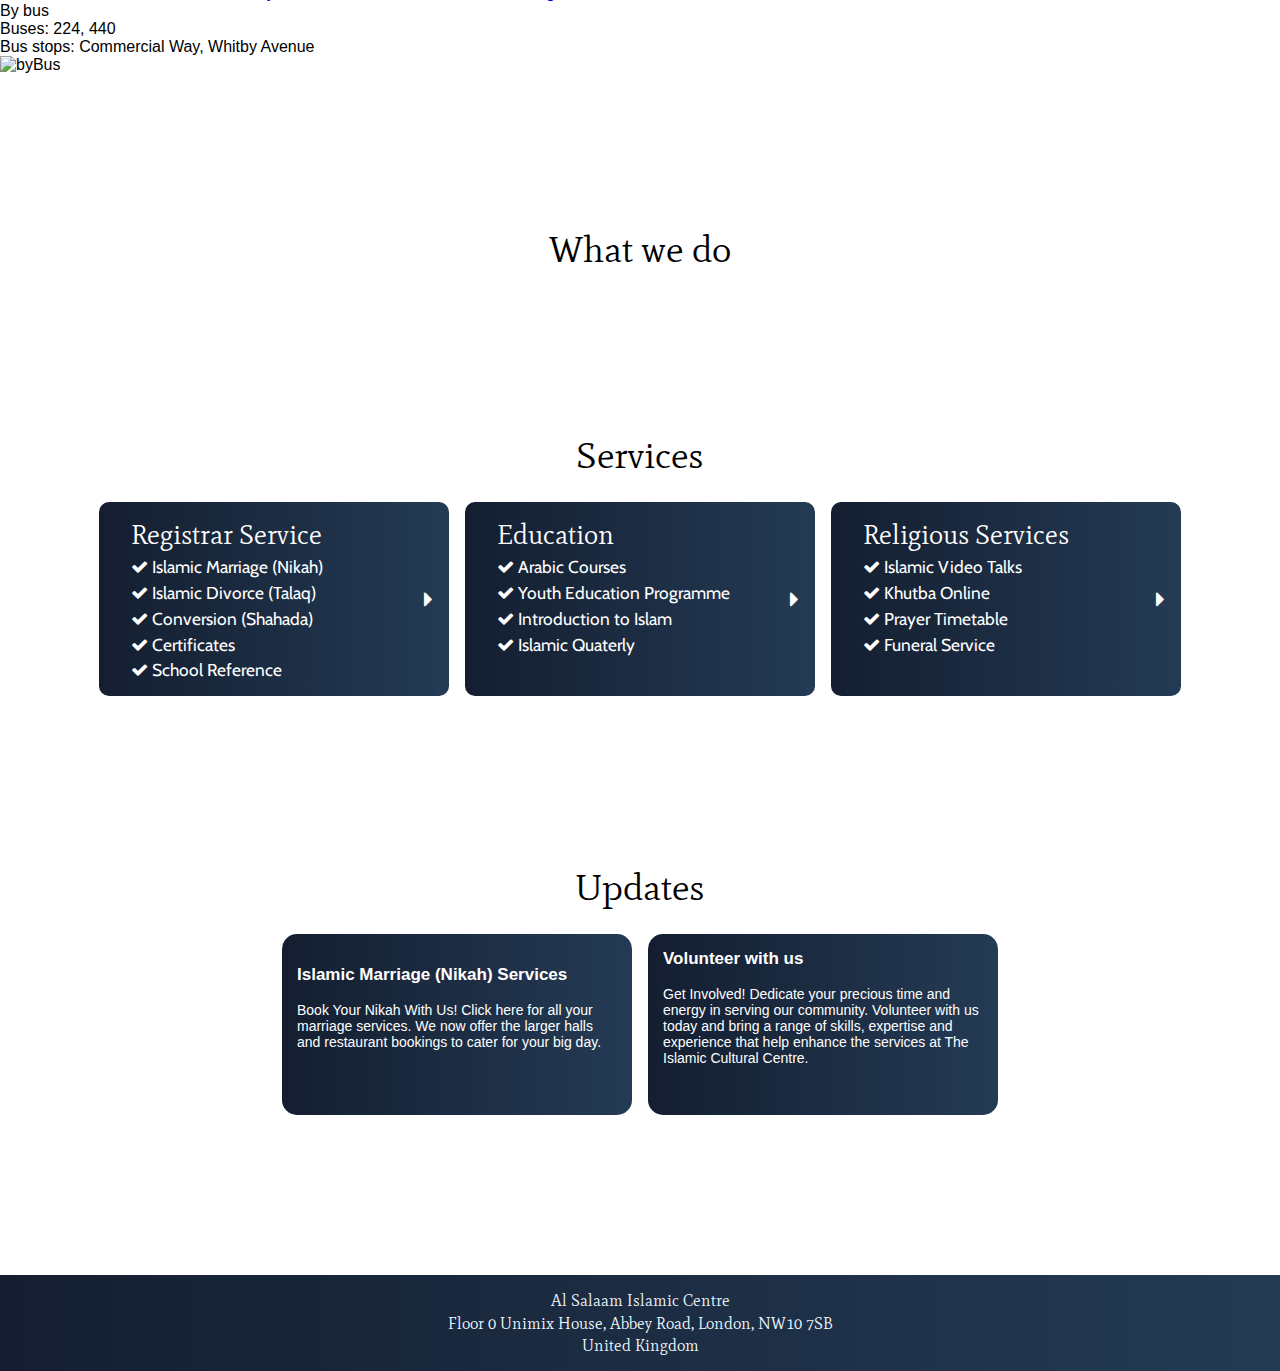
==== commit fe32d10e: "Add files via upload" ====
--- a/index.html
+++ b/index.html
@@ -56,8 +56,8 @@
     <div class="menu-dropdown">
       <ul class="nav-menu dropdown_menu dropdown_menu-4">
         <li class="dropdown_item-1"><a href="index.html">Home</a></li>
-        <li class="dropdown_item-2"><a href="about.html">About</a></li>
-        <li class="dropdown_item-3"><a href="services.html">Services</a></li>
+        <li class="dropdown_item-2"><a href="directions.html">Directions</a></li>
+        <li class="dropdown_item-3"><a href="what-we-do.html">What we do</a></li>
         <li class="dropdown_item-3"><a href="news.html">News</a></li>
         <li class="dropdown_item-3"><a href="contact.html">Contact</a></li>
 
@@ -111,7 +111,7 @@
 
 
   </div>
-  
+
   <!-- Container for the image gallery -->
   <div class="galleryContainer">
 
@@ -141,9 +141,9 @@
     <a class="next" onclick="plusSlides(1)">&#10095;</a>
 
     <!-- Image text -->
-  <div class="caption-container">
-    <div id="caption"></div>
-  </div>
+    <div class="caption-container">
+      <div id="caption"></div>
+    </div>
 
 
     <!-- Thumbnail images -->
@@ -168,6 +168,40 @@
       <div class="column">
         <img class="demo cursor" src="img_snow.jpg" style="width:100%" onclick="currentSlide(6)" alt="Snowy Mountains">
       </div> -->
+    </div>
+  </div>
+
+  <div class="services">
+    <div class="servicesTitle">
+      Where to find us
+    </div>
+    <div>
+      Address:
+      <a href="https://www.google.com/maps/place/Al+Salaam+Islamic+Centre+%D9%85%D8%B3%D8%AC%D8%AF%E2%80%AD/@51.535943,-0.2921056,13.4z/data=!3m1!5s0x487611f176b1ae5f:0x81977037feb58af9!4m6!3m5!1s0x48761158169b425d:0x9175c15a149ea547!8m2!3d51.5331581!4d-0.27491!16s%2Fg%2F11f67tjcg6?entry=ttu">
+        Floor 0 Unimix House, Abbey Road, London, NW10 7SB
+        United Kingdom
+      </a>
+    </div>
+    <div class="findUsContainer">
+      <div>
+        By bus
+      </div>
+      <div>
+        Buses: 224, 440
+      </div>
+      <div>
+        Bus stops: Commercial Way, Whitby Avenue
+      </div>
+      <div class="byBusImg">
+        <img class="byBusInnerImg" src="images/locationWithBusStopsMobile.jpg" alt="byBus" />
+
+      </div>
+    </div>
+  </div>
+
+  <div class="services">
+    <div class="servicesTitle">
+      What we do
     </div>
   </div>
 
@@ -368,12 +402,12 @@
 
       </div>
 
-      <div class="socialsFooter">
+      <!-- <div class="socialsFooter">
         Follow us on
       </div>
       <div class="socialIconsFooter">
 
-      </div>
+      </div> -->
 
 
     </div>
--- a/styles.css
+++ b/styles.css
@@ -291,6 +291,7 @@
   user-select: none;
   -webkit-user-select: none;
   backdrop-filter: blur(10px);
+  -webkit-backdrop-filter: blur(10px);
 }
 
 /* Position the "next button" to the right */
@@ -313,6 +314,7 @@
   position: absolute;
   top: 0;
   backdrop-filter: blur(10px);
+  -webkit-backdrop-filter: blur(10px);
   border-radius: 0px 0px 5px 0px;
 }
 
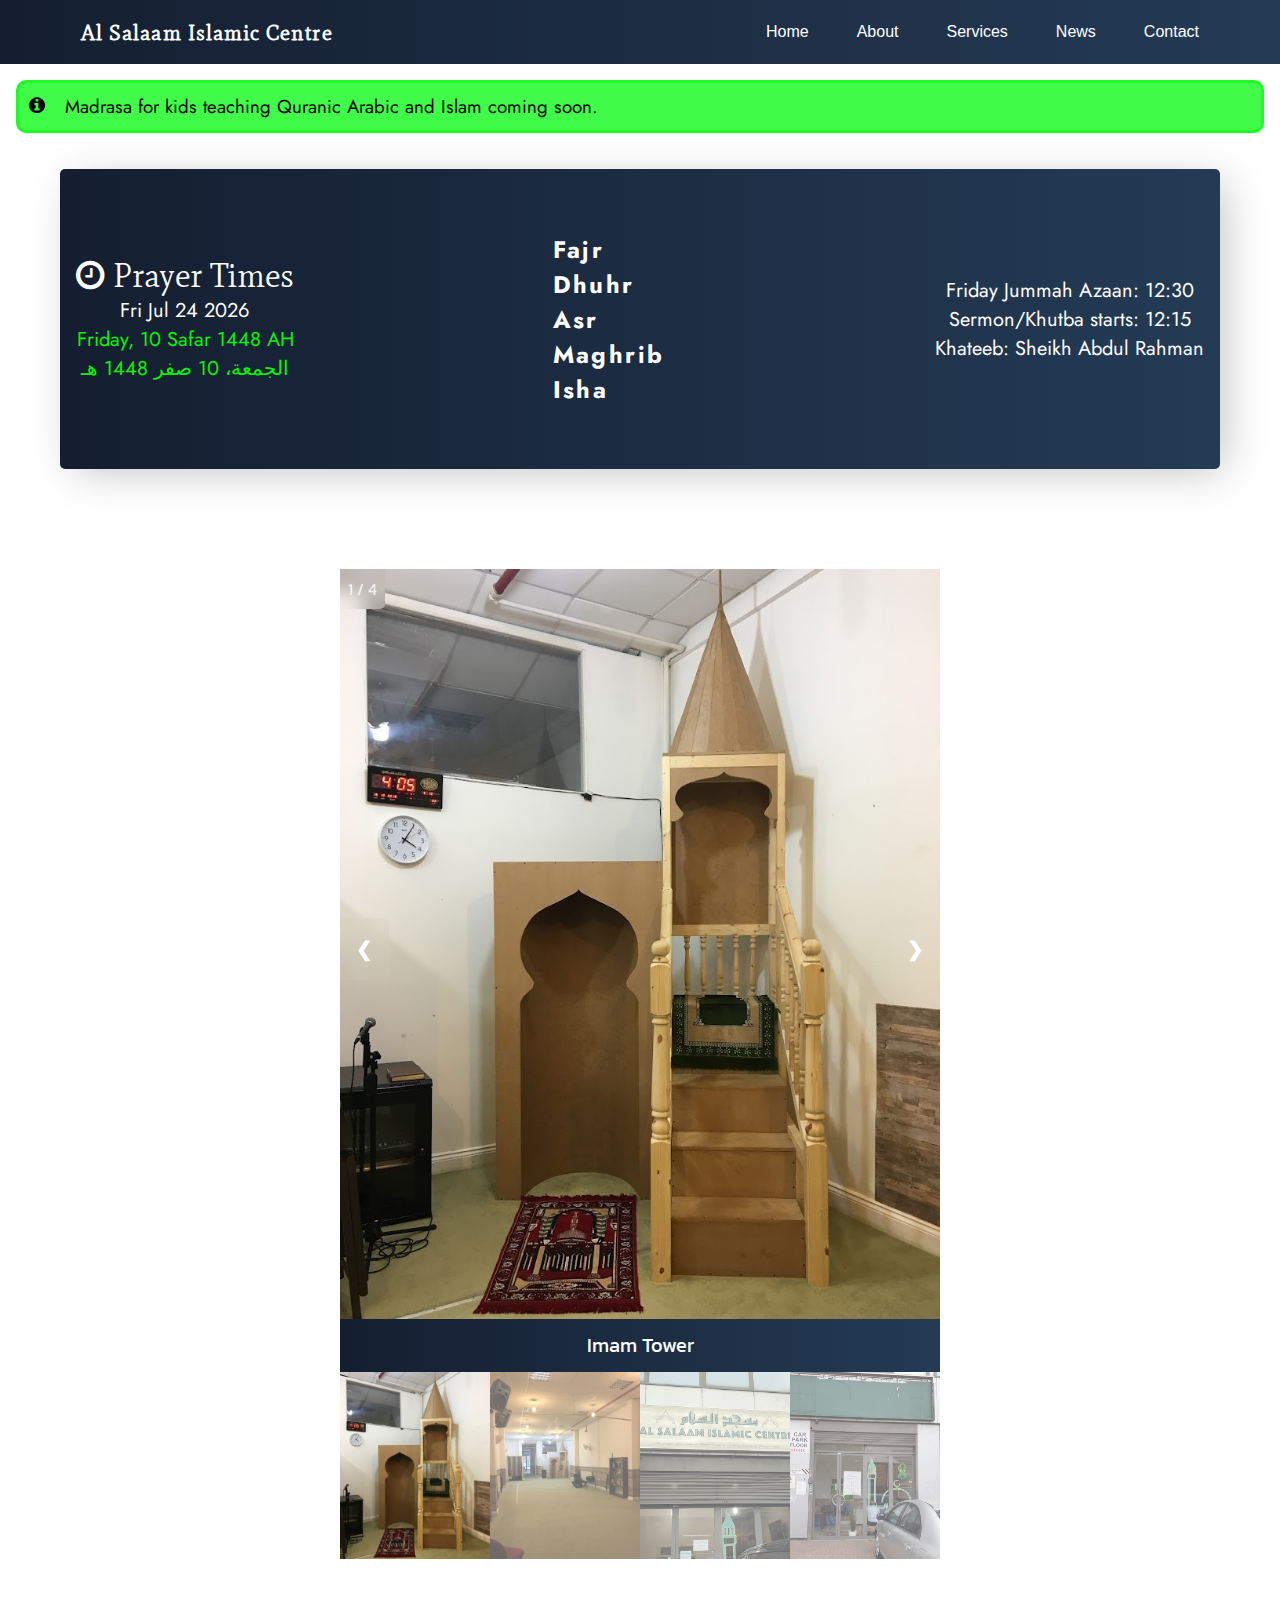
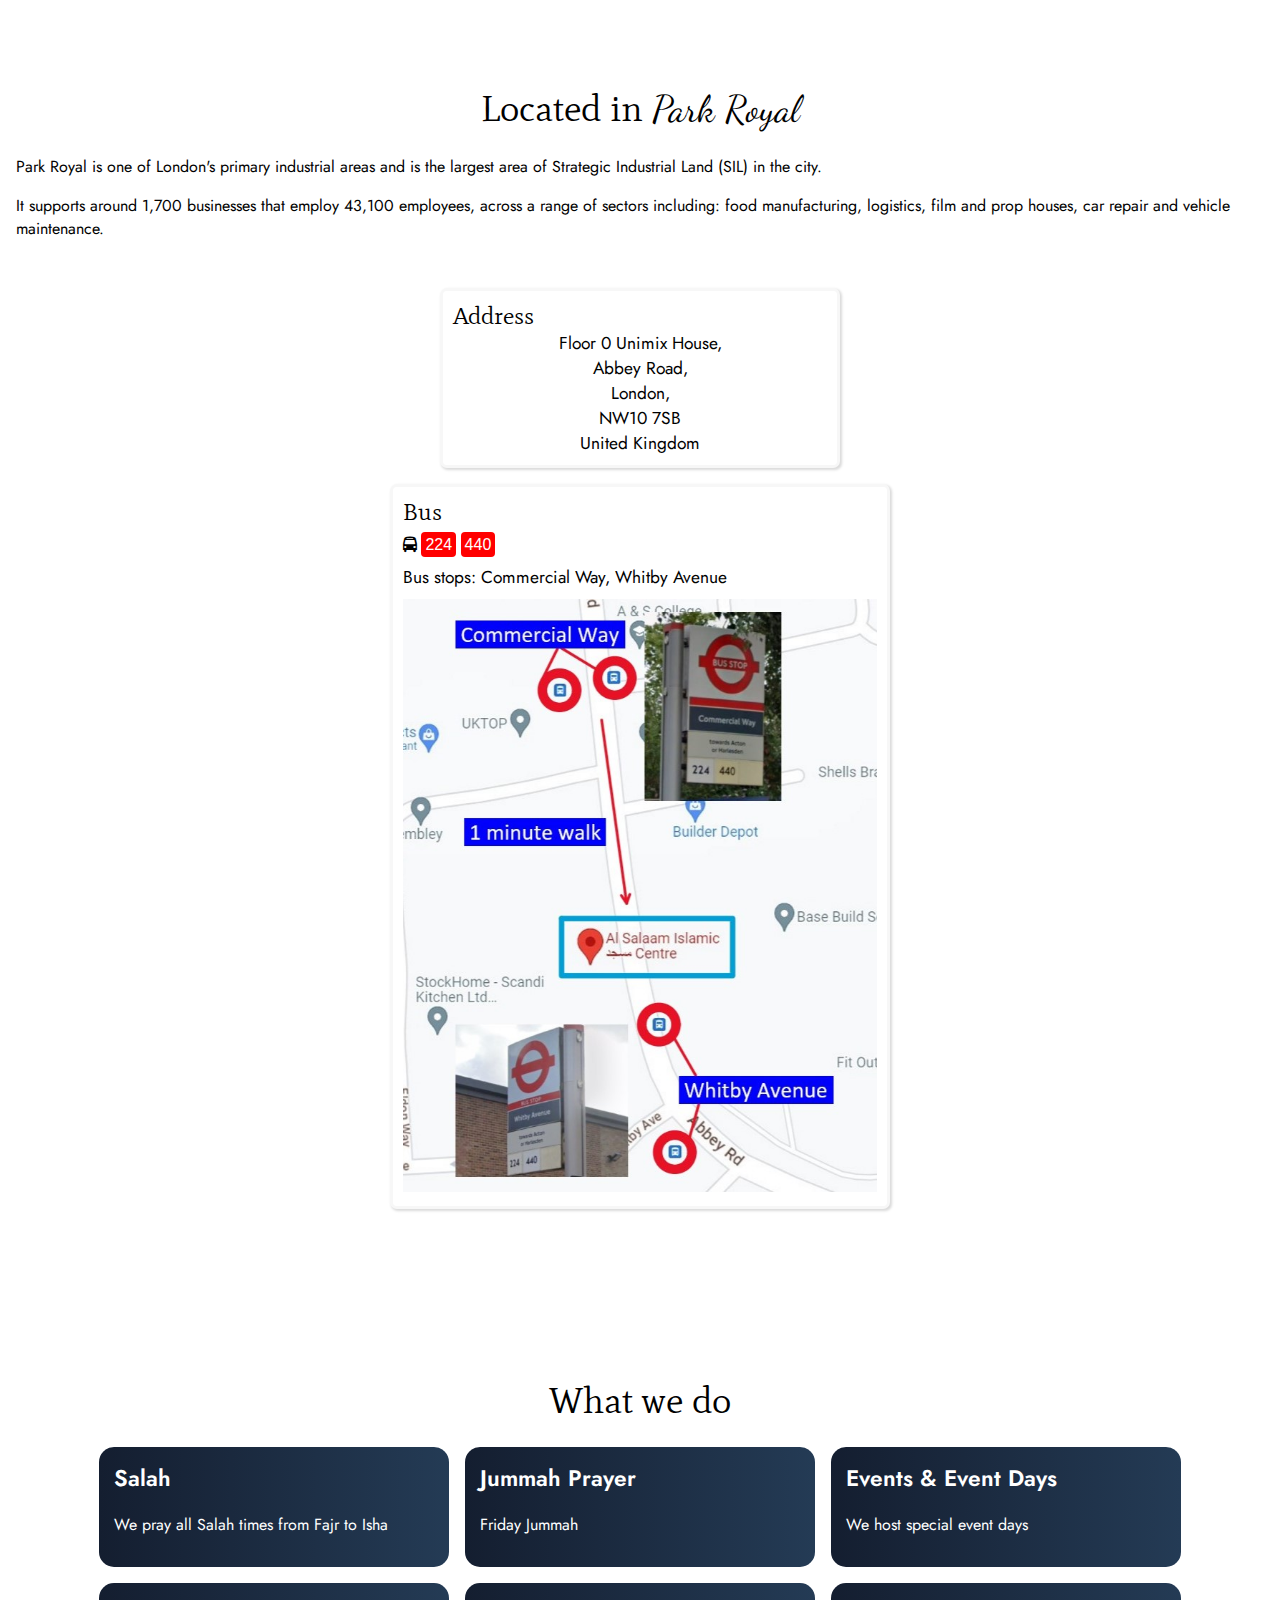
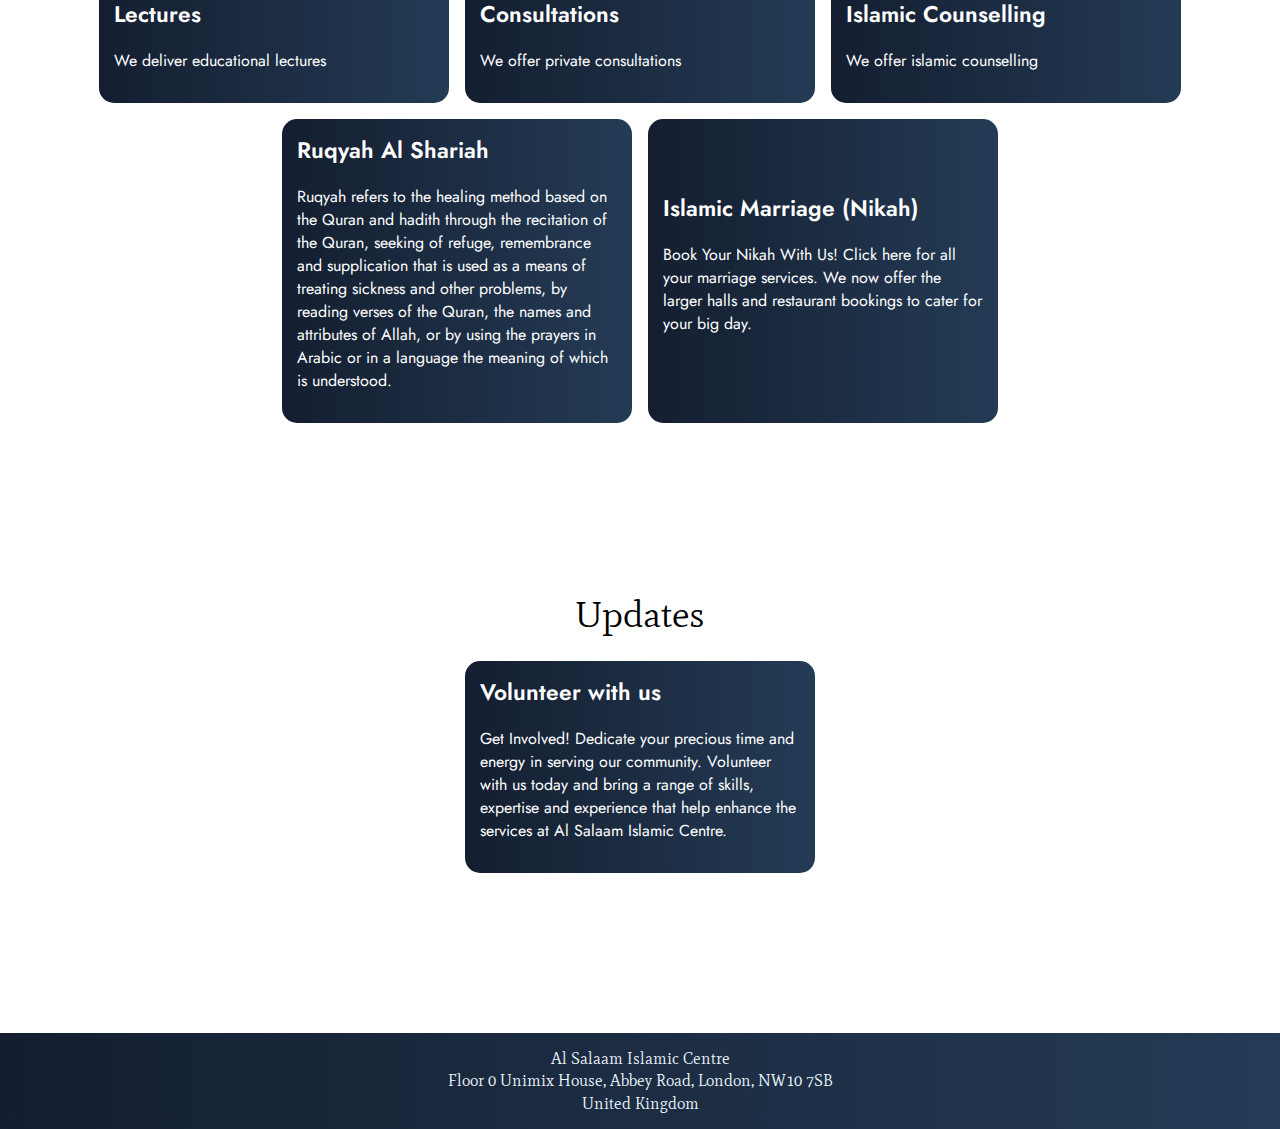
==== commit 4781c9b7: "Add files via upload" ====
--- a/index.html
+++ b/index.html
@@ -8,7 +8,8 @@
   <title>Al Salaam Islamic Centre</title>
   <link rel="preconnect" href="https://fonts.googleapis.com">
   <link rel="preconnect" href="https://fonts.gstatic.com" crossorigin>
-  <link href="https://fonts.googleapis.com/css2?family=Kanit&family=Kaushan+Script&family=Mate&family=Cabin"
+  <link
+    href="https://fonts.googleapis.com/css2?family=Kanit&family=Kaushan+Script&family=Mate&family=Cabin&family=Dancing+Script:wght@700&family=Jost"
     rel="stylesheet">
   <link rel="stylesheet" href="styles.css">
   <link rel="stylesheet" href="https://cdnjs.cloudflare.com/ajax/libs/font-awesome/4.7.0/css/font-awesome.min.css">
@@ -64,6 +65,17 @@
       </ul>
     </div>
   </nav>
+
+  <div class="notice">
+    <div class="noticeIcon">
+      <i class="fa fa-info-circle"></i>
+
+    </div>
+    <div>
+    Madrasa for kids teaching Quranic Arabic and Islam coming soon.
+
+    </div>
+  </div>
 
   <div class="prayerContainer">
     <aside id="prayerTimes" class="prayerTimes">
@@ -173,129 +185,145 @@
 
   <div class="services">
     <div class="servicesTitle">
-      Where to find us
-    </div>
-    <div>
-      Address:
-      <a href="https://www.google.com/maps/place/Al+Salaam+Islamic+Centre+%D9%85%D8%B3%D8%AC%D8%AF%E2%80%AD/@51.535943,-0.2921056,13.4z/data=!3m1!5s0x487611f176b1ae5f:0x81977037feb58af9!4m6!3m5!1s0x48761158169b425d:0x9175c15a149ea547!8m2!3d51.5331581!4d-0.27491!16s%2Fg%2F11f67tjcg6?entry=ttu">
-        Floor 0 Unimix House, Abbey Road, London, NW10 7SB
-        United Kingdom
-      </a>
+      Located in <span class="parkRoyalCursive">Park Royal</span>
+    </div>
+    <p class="secondPR">
+      Park Royal is one of London's primary industrial areas and is the largest area of Strategic Industrial Land (SIL)
+      in the city.
+
+    </p>
+
+    <p class="thirdPR">
+      It supports around 1,700 businesses that employ 43,100 employees, across a range of sectors including: food
+      manufacturing, logistics, film and prop houses, car repair and vehicle maintenance.
+    </p>
+
+    </p>
+    <div class="addressCard">
+      <div class="findUsTitle">
+        Address
+      </div>
+      <div style="text-align: center;">
+        <a style="text-decoration: none; color: black; font-size: 13pt; font-family: 'Jost', sans-serif;"
+          href="https://www.google.com/maps/place/Al+Salaam+Islamic+Centre+%D9%85%D8%B3%D8%AC%D8%AF%E2%80%AD/@51.535943,-0.2921056,13.4z/data=!3m1!5s0x487611f176b1ae5f:0x81977037feb58af9!4m6!3m5!1s0x48761158169b425d:0x9175c15a149ea547!8m2!3d51.5331581!4d-0.27491!16s%2Fg%2F11f67tjcg6?entry=ttu">
+          Floor 0 Unimix House,
+          <br> Abbey Road,
+          <br> London,
+          <br>NW10 7SB
+          <br>
+          United Kingdom
+        </a>
+      </div>
+
     </div>
     <div class="findUsContainer">
-      <div>
-        By bus
-      </div>
-      <div>
-        Buses: 224, 440
-      </div>
-      <div>
+      <div class="findUsTitle">
+        Bus
+      </div>
+      <div style="font-size: 12pt;">
+        <i class="fa fa-bus"></i> <span
+          style="background-color: red; color: white; padding: 4px; border-radius: 4px;">224</span> <span
+          style="background-color: red; color: white; padding: 4px; border-radius: 4px;">440</span>
+      </div>
+      <div style="font-size: 13pt; font-family: 'Jost', sans-serif;">
         Bus stops: Commercial Way, Whitby Avenue
       </div>
       <div class="byBusImg">
         <img class="byBusInnerImg" src="images/locationWithBusStopsMobile.jpg" alt="byBus" />
 
       </div>
-    </div>
+
+    </div>
+
   </div>
 
   <div class="services">
     <div class="servicesTitle">
       What we do
     </div>
-  </div>
-
-
-  <div class="services">
-    <div class="servicesTitle">
-      Services
-    </div>
-    <div class="servicesContainer">
-      <div class="registrarService-2">
-        <div class="registrarService">
-          <div class="registrarServiceTitle">Registrar Service</div>
-          <div class="homePageItem">
-            <i class="fa fa-check"></i>
-            Islamic Marriage (Nikah)
-          </div>
-          <div class="homePageItem">
-            <i class="fa fa-check"></i>
-            Islamic Divorce (Talaq)
-          </div>
-          <div class="homePageItem">
-            <i class="fa fa-check"></i>
-            Conversion (Shahada)
-          </div>
-          <div class="homePageItem">
-            <i class="fa fa-check"></i>
-            Certificates
-          </div>
-          <div class="homePageItem">
-            <i class="fa fa-check"></i>
-            School Reference
-          </div>
-        </div>
-        <div class="rsIcon">
-          <i class="fa fa-caret-right"></i>
-        </div>
-
-      </div>
-
-      <div class="registrarService-2">
-        <div class="registrarService">
-          <div class="registrarServiceTitle">
-            Education</div>
-          <div class="homePageItem">
-            <i class="fa fa-check"></i>
-            Arabic Courses
-          </div>
-          <div class="homePageItem">
-            <i class="fa fa-check"></i>
-            Youth Education Programme
-          </div>
-          <div class="homePageItem">
-            <i class="fa fa-check"></i>
-            Introduction to Islam
-          </div>
-          <div class="homePageItem">
-            <i class="fa fa-check"></i>
-            Islamic Quaterly
-          </div>
-        </div>
-        <div class="rsIcon">
-          <i class="fa fa-caret-right"></i>
-        </div>
-      </div>
-
-      <div class="registrarService-2">
-        <div class="registrarService">
-          <div class="registrarServiceTitle">
-            Religious Services</div>
-          <div class="homePageItem">
-            <i class="fa fa-check"></i>
-            Islamic Video Talks
-          </div>
-          <div class="homePageItem">
-            <i class="fa fa-check"></i>
-            Khutba Online
-          </div>
-          <div class="homePageItem">
-            <i class="fa fa-check"></i>
-            Prayer Timetable
-          </div>
-          <div class="homePageItem">
-            <i class="fa fa-check"></i>
-            Funeral Service
-          </div>
-        </div>
-        <div class="rsIcon">
-          <i class="fa fa-caret-right"></i>
-        </div>
-      </div>
-
-    </div>
-
-  </div>
+    <div class="newsContainer">
+      <div class="card">
+        <div class="card__info">
+          <a href="#" class="title">Salah</a>
+          <p class="content">
+            We pray all Salah times from Fajr to Isha
+          </p>
+        </div>
+      </div>
+
+      <div class="card">
+        <div class="card__info">
+          <a href="#" class="title">Jummah Prayer</a>
+          <p class="content">
+            Friday Jummah
+          </p>
+        </div>
+      </div>
+
+      <div class="card">
+        <div class="card__info">
+          <a href="#" class="title">Events & Event Days</a>
+          <p class="content">
+            We host special event days
+          </p>
+        </div>
+      </div>
+
+      <div class="card">
+        <div class="card__info">
+          <a href="#" class="title">Lectures</a>
+          <p class="content">
+            We deliver educational lectures
+          </p>
+        </div>
+      </div>
+
+      <div class="card">
+        <div class="card__info">
+          <a href="#" class="title">Consultations</a>
+          <p class="content">
+            We offer private consultations
+          </p>
+        </div>
+      </div>
+
+      <div class="card">
+        <div class="card__info">
+          <a href="#" class="title">Islamic Counselling</a>
+          <p class="content">
+            We offer islamic counselling
+          </p>
+        </div>
+      </div>
+
+      <div class="card">
+        <div class="card__info">
+          <a href="#" class="title">Ruqyah Al Shariah</a>
+          <p class="content">
+            Ruqyah refers to the healing method based on the Quran and hadith through the recitation of the Quran,
+            seeking of refuge, remembrance and supplication that is used as a means of treating sickness and other
+            problems, by reading verses of the Quran, the names and attributes of Allah, or by using the prayers in
+            Arabic or in a language the meaning of which is understood.
+          </p>
+        </div>
+      </div>
+
+      <div class="card">
+        <div class="card__info">
+          <a href="#" class="title">Islamic Marriage (Nikah)</a>
+          <p class="content">
+
+            Book Your Nikah With Us!
+
+            Click here for all your marriage services. We now offer the larger halls and restaurant bookings to cater
+            for your big day.
+          </p>
+        </div>
+      </div>
+
+    </div>
+  </div>
+
 
   <!-- 
   <div class="news">
@@ -354,28 +382,13 @@
     </div>
     <div class="newsContainer">
       <div class="card">
-
-        <div class="card__info">
-          <a href="#" class="title">Islamic Marriage (Nikah) Services</a>
-          <p class="content">
-
-            Book Your Nikah With Us!
-
-            Click here for all your marriage services. We now offer the larger halls and restaurant bookings to cater
-            for your big day.
-          </p>
-        </div>
-      </div>
-
-      <div class="card">
-
         <div class="card__info">
           <a href="#" class="title">Volunteer with us</a>
           <p class="content">
             Get Involved!
 
             Dedicate your precious time and energy in serving our community. Volunteer with us today and bring a range
-            of skills, expertise and experience that help enhance the services at The Islamic Cultural Centre.
+            of skills, expertise and experience that help enhance the services at Al Salaam Islamic Centre.
           </p>
         </div>
       </div>
--- a/styles.css
+++ b/styles.css
@@ -145,6 +145,7 @@
   margin-bottom: 5rem;
   /* padding: 1em; */
 }
+
 
 .prayerTimes {
   padding: 3em 1em 3em 1em;
@@ -189,27 +190,30 @@
 }
 
 .prayerTimes-2 {
-  font-family: 'Kanit', sans-serif;
+  /* font-family: 'Kanit', sans-serif; */
   font-size: 12pt;
+  font-family: 'Jost', sans-serif;
 }
 
 #todayDateEnglish {
-  font-family: 'Kanit', sans-serif;
-
+  /* font-family: 'Kanit', sans-serif; */
+  font-family: 'Jost', sans-serif;
   font-size: 15pt;
 }
 
 #todayDateHijri {
   color: rgb(9, 244, 5);
   font-size: 15pt;
-  font-family: 'Kanit', sans-serif;
-
+  /* font-family: 'Kanit', sans-serif;
+   */
+   font-family: 'Jost', sans-serif;
 
 }
 
 #todayDateArabicHijri {
   color: rgb(9, 244, 5);
   font-size: 15pt;
+  font-family: 'Jost', sans-serif;
 }
 
 .actualPrayerTimes {
@@ -227,8 +231,8 @@
   align-items: center;
   justify-content: space-between;
   column-gap: 0.5em;
-  font-family: 'Kanit', sans-serif;
-
+  /* font-family: 'Kanit', sans-serif; */
+  font-family: 'Jost', sans-serif;
 
 }
 
@@ -244,6 +248,7 @@
 
 .fridayJummah {
   font-size: 15pt;
+  font-family: 'Jost', sans-serif;
 }
 
 
@@ -255,7 +260,7 @@
 .galleryContainer {
   /* border: #000000 1px solid; */
   margin:auto;
-  margin-bottom: 3rem;
+  margin-bottom: 7rem;
   /* margin: 1em; */
   position: relative;
   max-width: 600px;
@@ -353,16 +358,17 @@
 
 
 .notice {
-  margin: 10px;
-  padding: 5px;
-  border: rgba(246, 250, 23, 0.825) 3px solid;
+  margin: 1rem;
+  padding: 10px;
+  border: rgba(23, 250, 31, 0.825) 3px solid;
   border-radius: 10px;
-  background-color: rgba(255, 247, 0, 0.7);
+  background-color: rgba(23, 250, 31, 0.825);
   color: #000000;
   display: flex;
   flex-direction: row;
-  column-gap: 10px;
-  font-family: Gabarito;
+  column-gap: 20px;
+  font-family: Jost;
+  font-size: 14pt;
 }
 
 .noticeIcon {
@@ -516,7 +522,8 @@
 
 .homePageItem {
   font-size: 13pt;
-  font-family: 'Cabin', sans-serif;
+  /* font-family: 'Cabin', sans-serif; */
+
 }
 
 
@@ -568,7 +575,7 @@
 
 
 .card {
-  padding-bottom: 20px;
+  /* padding-bottom: 20px; */
   width: 350px;
   background: linear-gradient(to right, rgb(20, 30, 48), rgb(36, 59, 85));
   border-radius: 15px;
@@ -598,8 +605,8 @@
 .card__info {
   display: flex;
   flex-direction: column;
-  flex-grow: 1;
-  justify-content: center;
+  /* flex-grow: 1; */
+  /* justify-content: center; */
   padding: 15px;
   gap: 3px;
 }
@@ -612,10 +619,90 @@
 .title {
   text-decoration: none;
   font-weight: 600;
-  font-size: 17px;
+  font-size: 17pt;
   color: rgb(255, 255, 255);
+  font-family: 'Jost', sans-serif;
 }
 
 .content {
-  font-size: 14px;
+  font-size: 12pt;
+  font-family: 'Jost', sans-serif;
+}
+
+.findUsContainer{
+  display: flex;
+  flex-direction: column;
+  /* flex-wrap: wrap; */
+  justify-content: space-between;
+  row-gap: 10px;
+
+  margin: auto;
+  margin-bottom: 1rem;
+  margin-left: 1rem;
+  margin-right: 1rem;
+
+  padding:10px;
+  border-radius: 7px;
+  border: rgba(0, 0, 0, 0.03) solid;
+  box-shadow: rgba(0, 0, 0, 0.15) 1.95px 1.95px 2.6px;
+  max-width: 500px;
+
+}
+
+.findUsTitle{
+  font-family: 'Mate', serif;
+  font-size: 18pt;
+}
+
+.byBusImg{
+
+}
+
+.byBusInnerImg{
+  width: 100%;
+}
+
+.addressCard {
+
+  margin: 1rem;
+  padding:10px;
+  border-radius: 7px;
+  border: rgba(0, 0, 0, 0.03) solid;
+  box-shadow: rgba(0, 0, 0, 0.15) 1.95px 1.95px 2.6px;
+  max-width: 400px;
+}
+
+@media(min-width: 423px ){
+  .addressCard{
+    margin: auto;
+    margin-bottom: 1rem;
+  }
+  .findUsContainer{
+    margin: auto;
+    margin-bottom: 1rem;
+  }
+}
+
+.firstPParkRoyal{
+  margin: 1rem;
+  font-size: 15pt;
+  font-family: 'Jost', sans-serif;
+}
+
+.parkRoyalCursive{
+  font-family: 'Dancing Script', cursive;
+
+}
+
+.secondPR{
+  font-size: 12pt;
+  margin: 1rem;
+  font-family: 'Jost', sans-serif;
+}
+
+.thirdPR{
+  font-size: 12pt;
+  margin: 1rem;
+  font-family: 'Jost', sans-serif;
+  margin-bottom: 3rem;
 }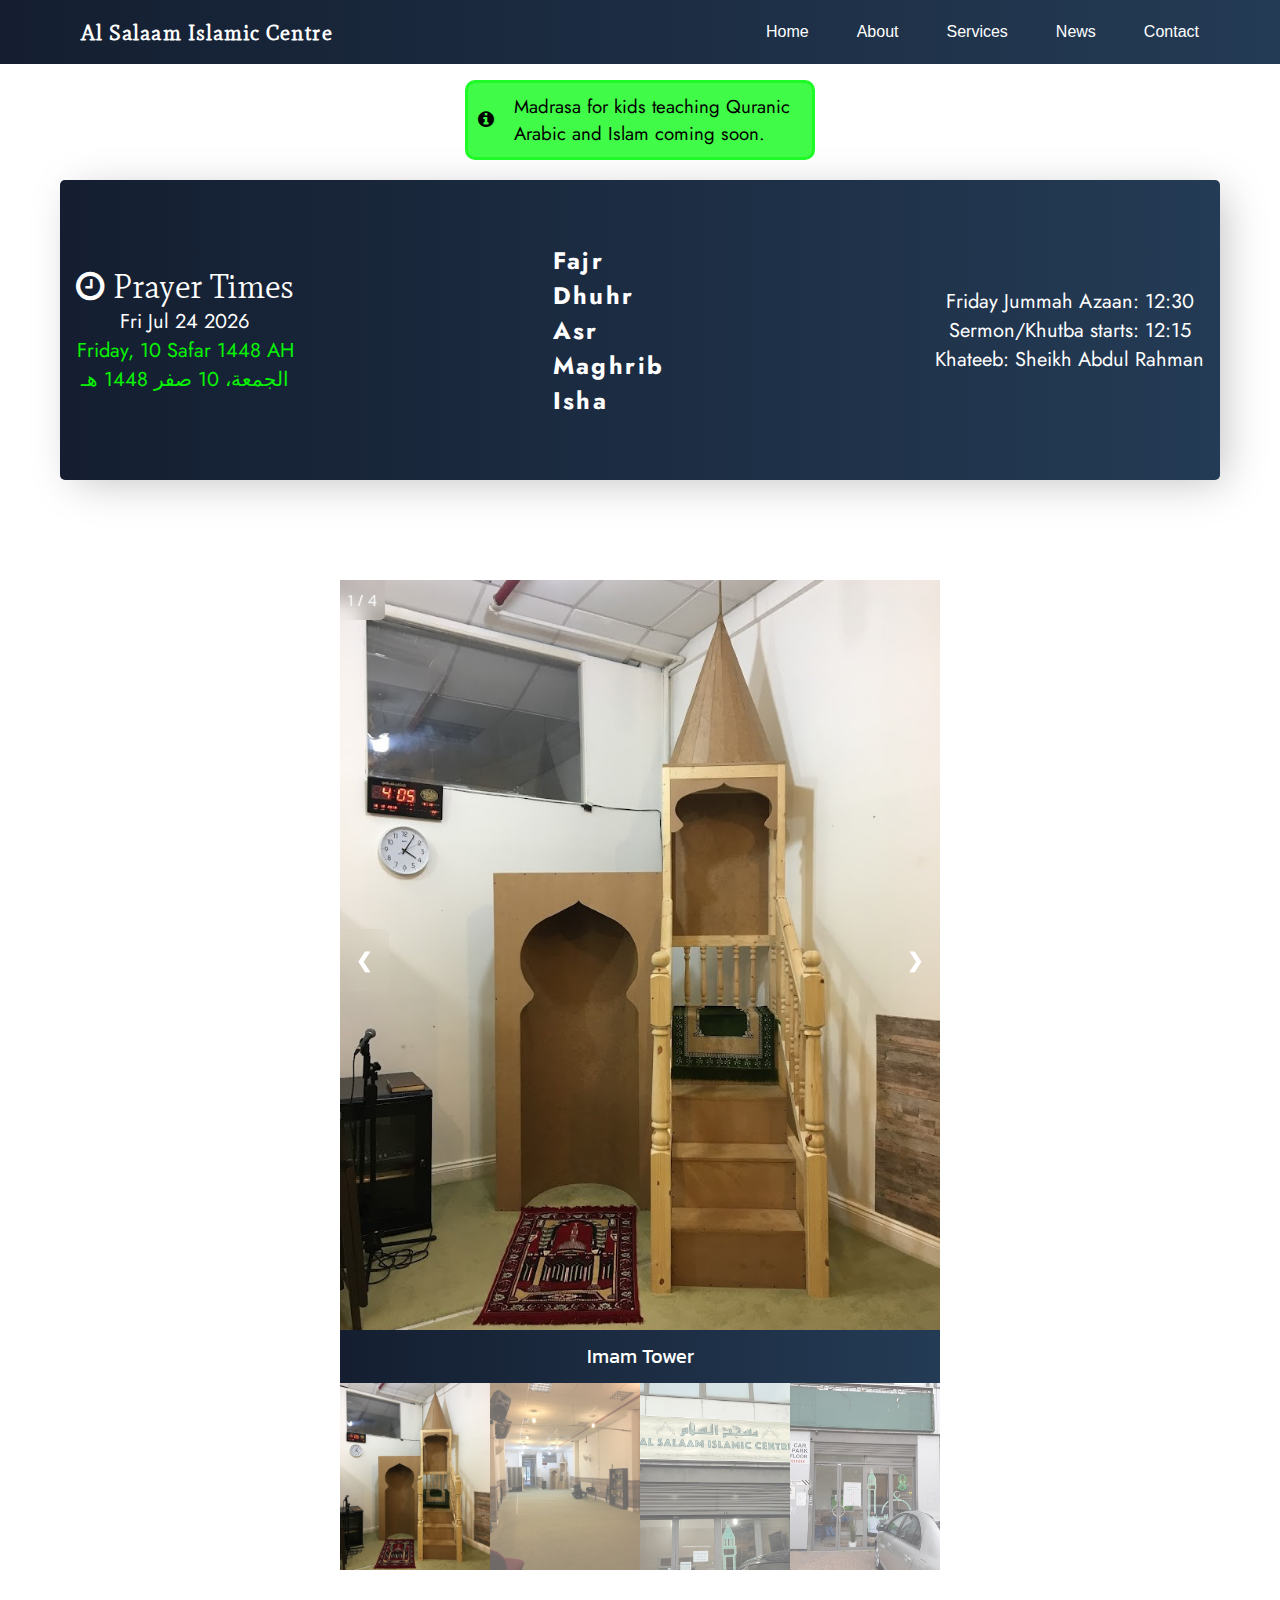
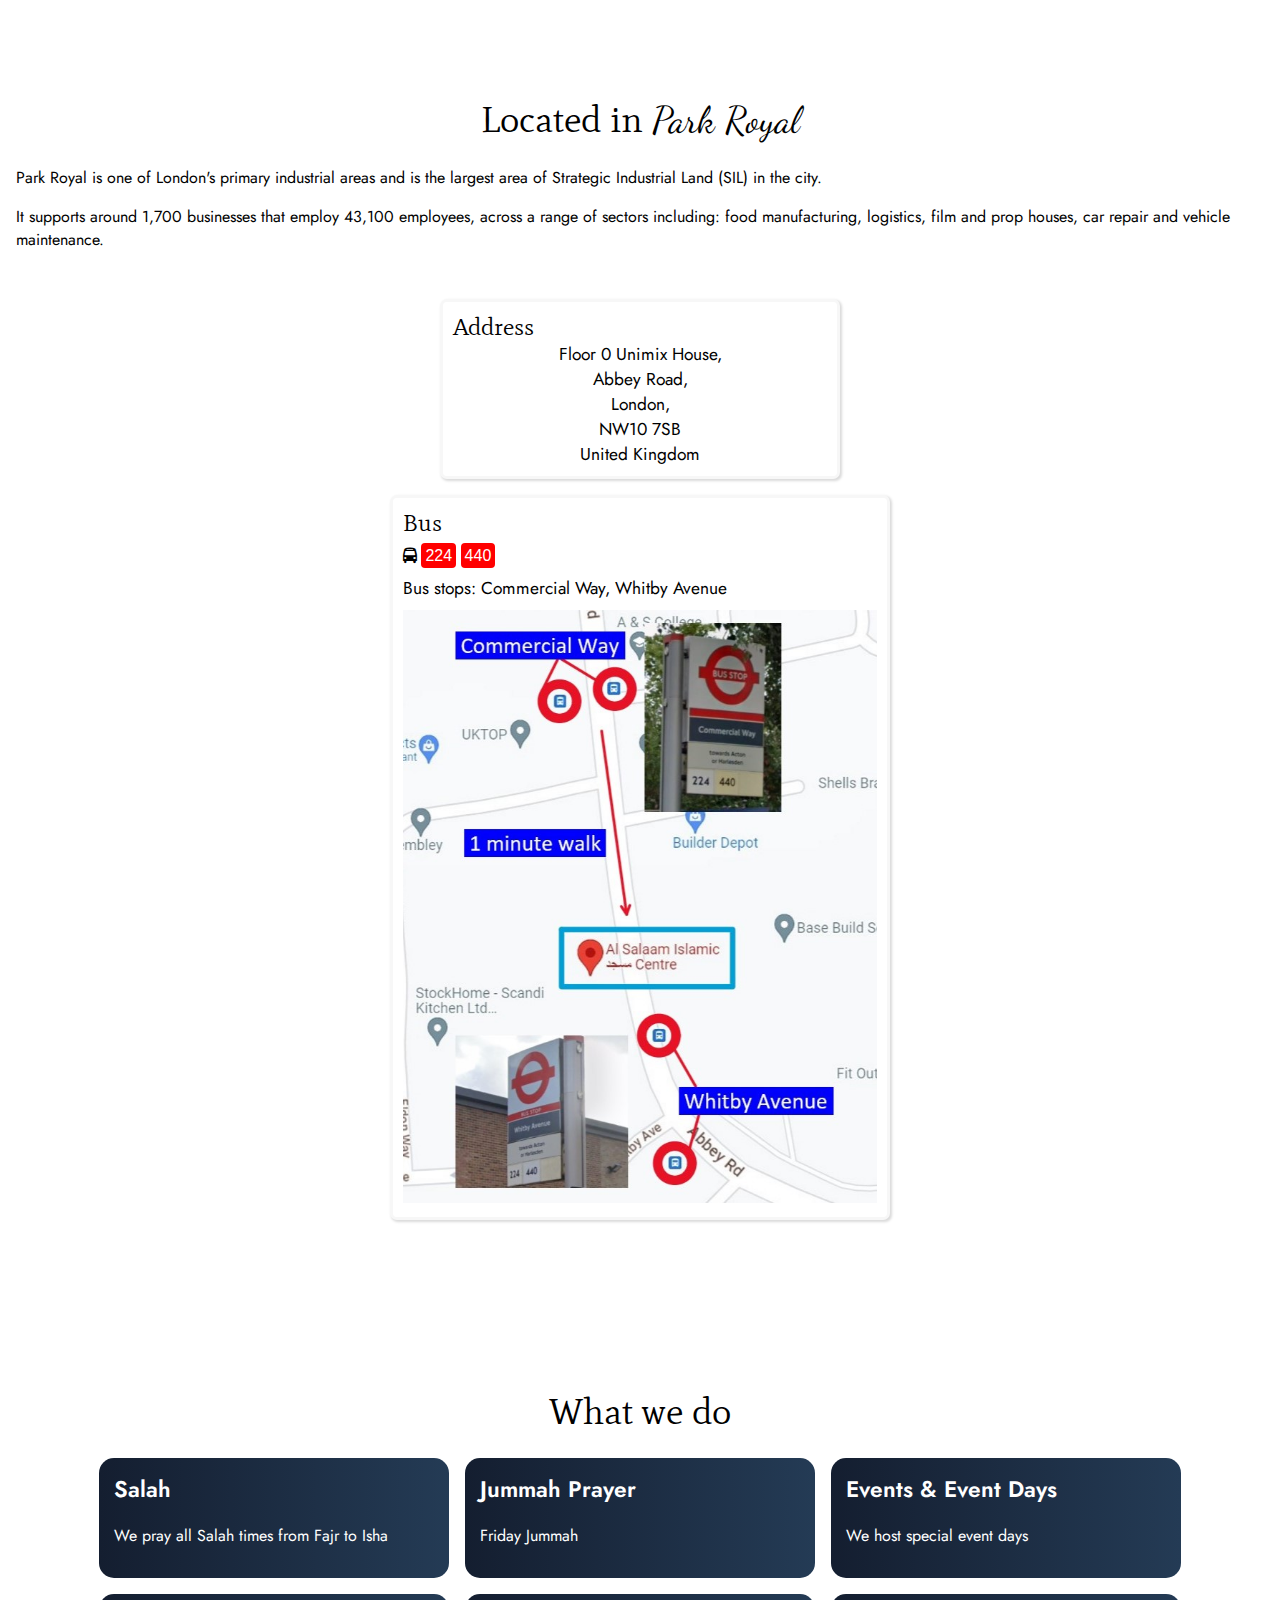
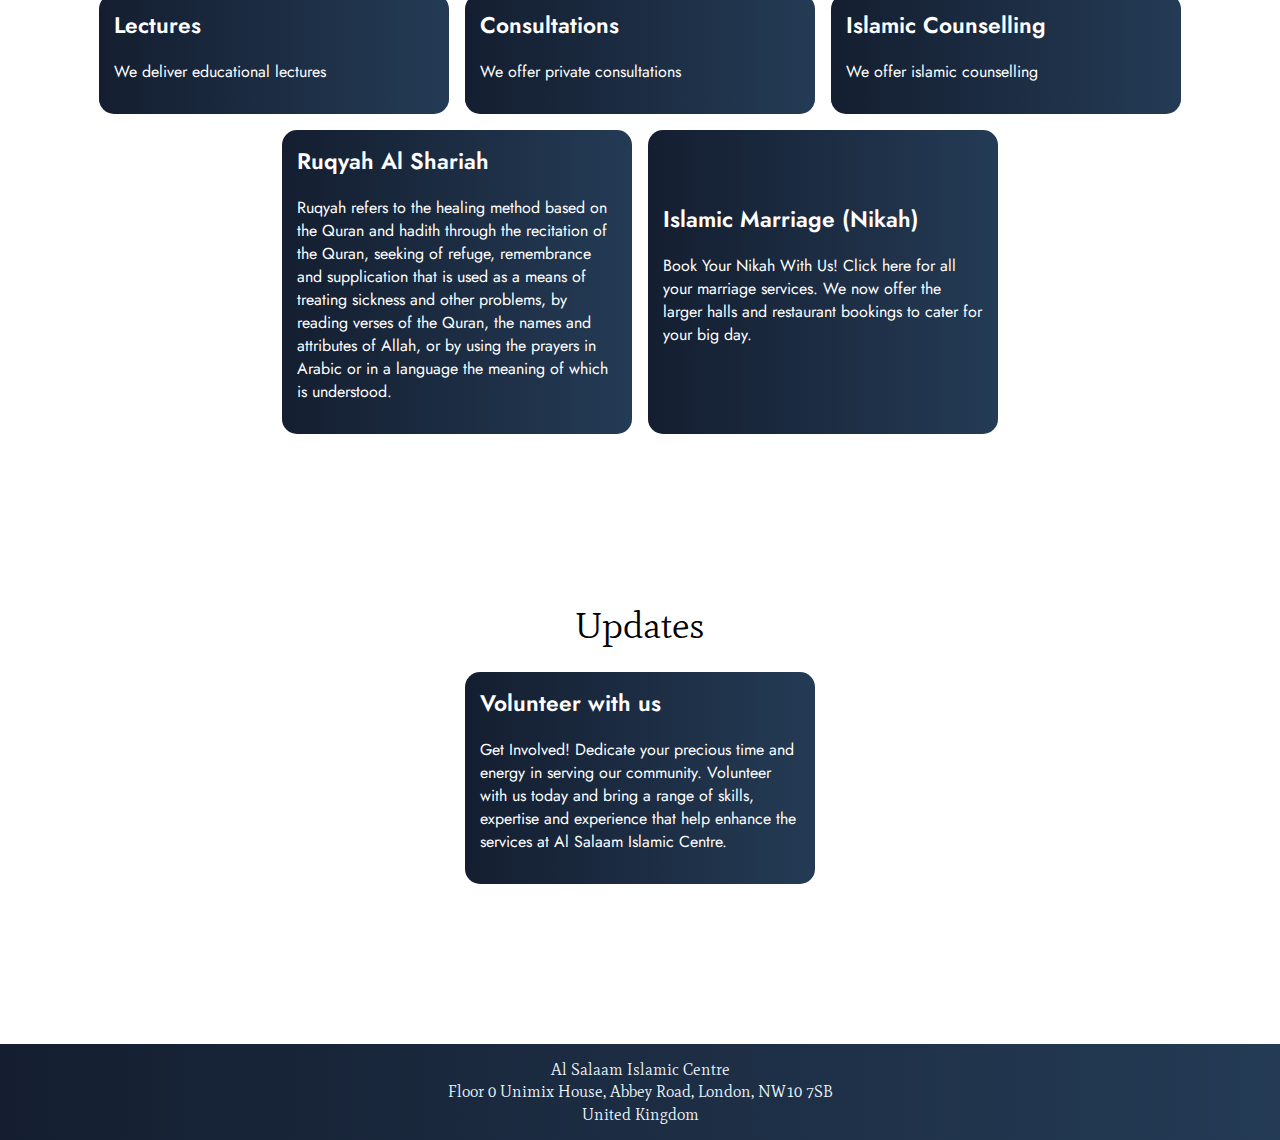
==== commit 1892c2da: "Add files via upload" ====
--- a/index.html
+++ b/index.html
@@ -72,7 +72,7 @@
 
     </div>
     <div>
-    Madrasa for kids teaching Quranic Arabic and Islam coming soon.
+      Madrasa for kids teaching Quranic Arabic and Islam coming soon.
 
     </div>
   </div>
--- a/styles.css
+++ b/styles.css
@@ -358,7 +358,9 @@
 
 
 .notice {
-  margin: 1rem;
+  margin: auto;
+  margin-top: 1rem;
+  width: 350px;
   padding: 10px;
   border: rgba(23, 250, 31, 0.825) 3px solid;
   border-radius: 10px;
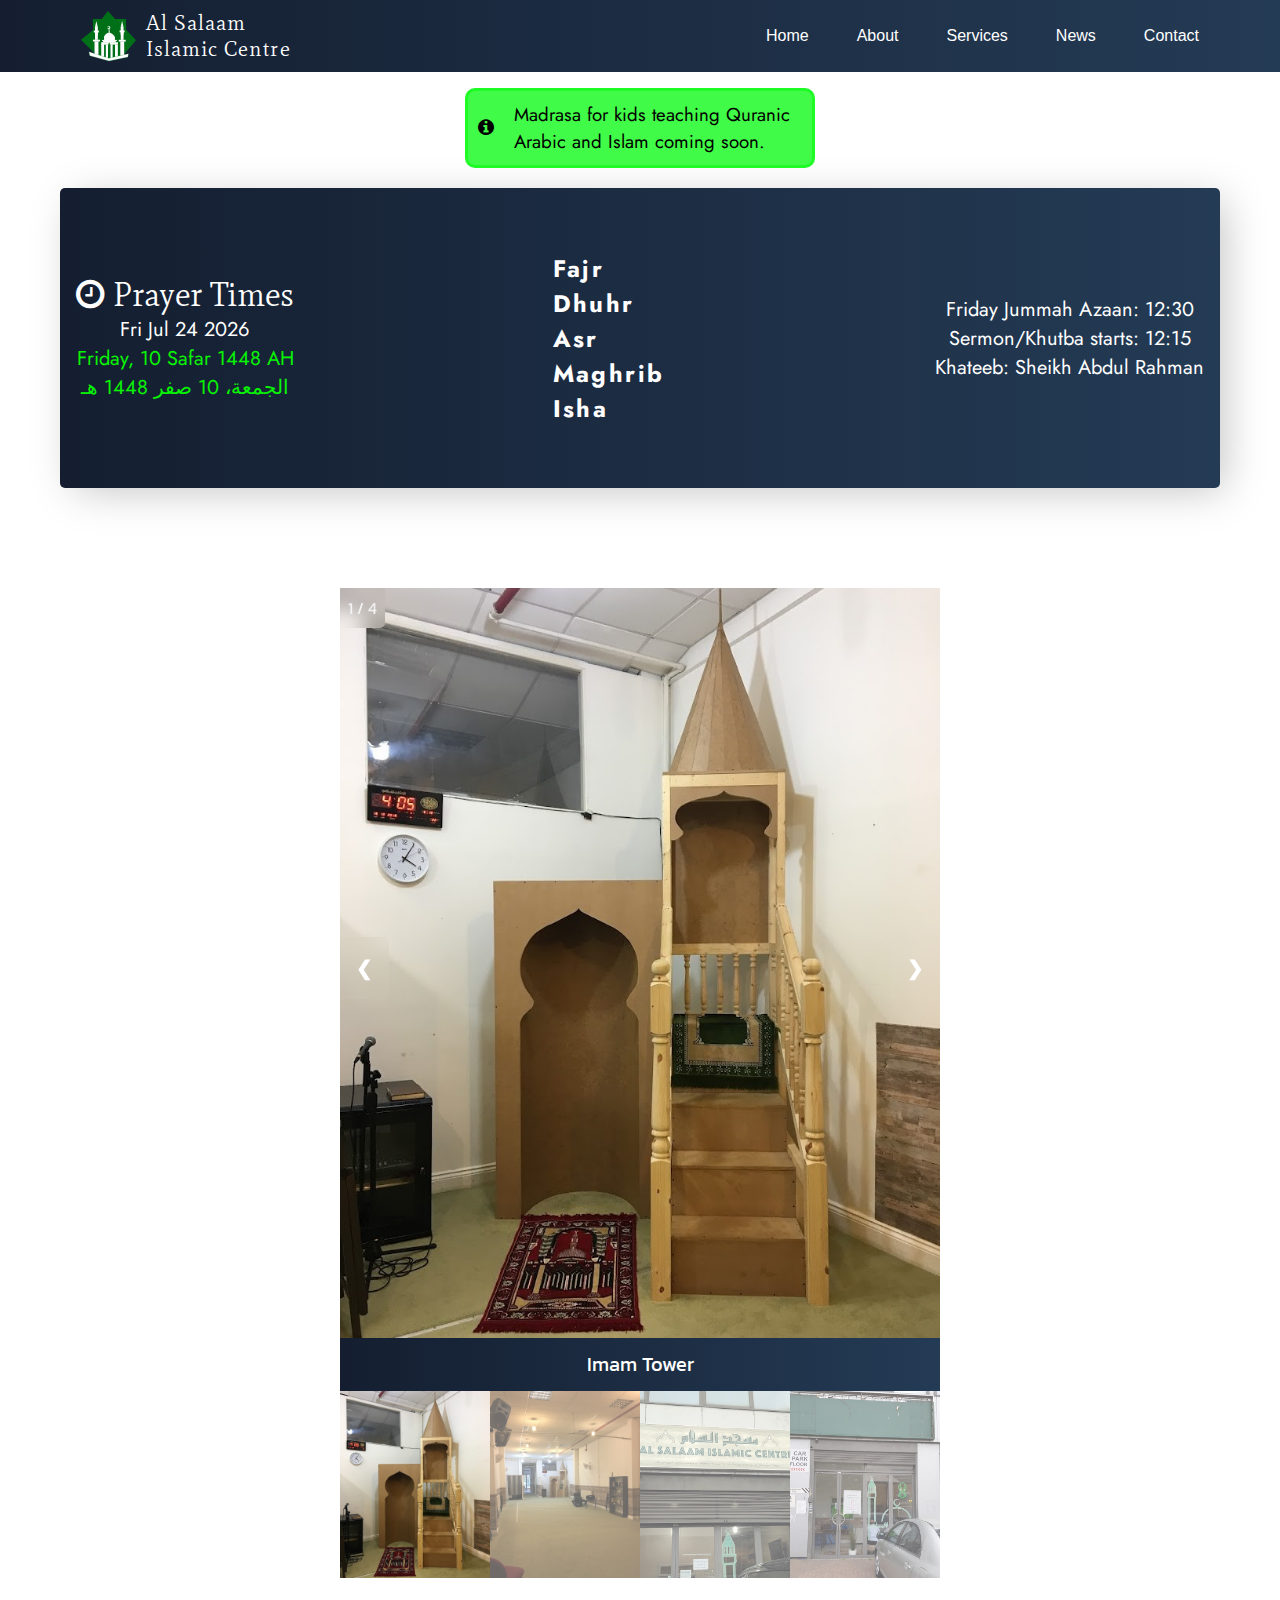
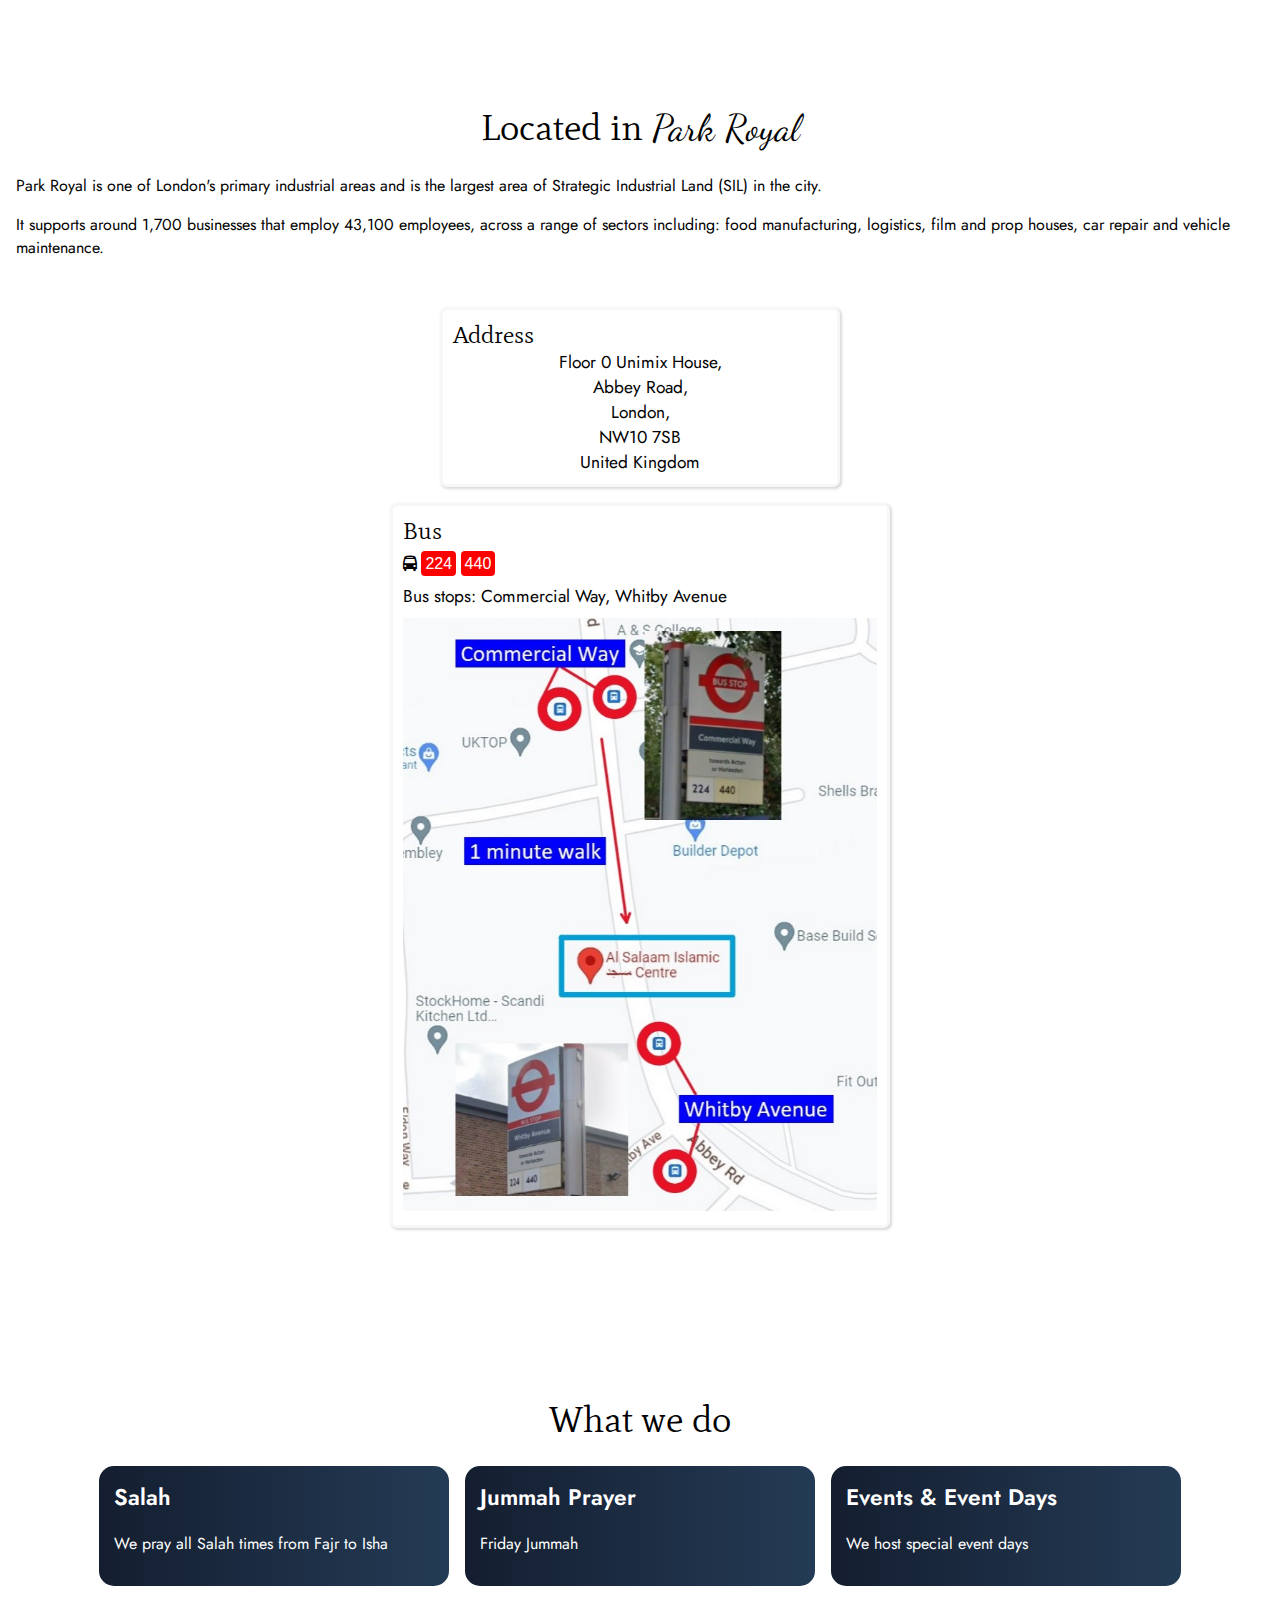
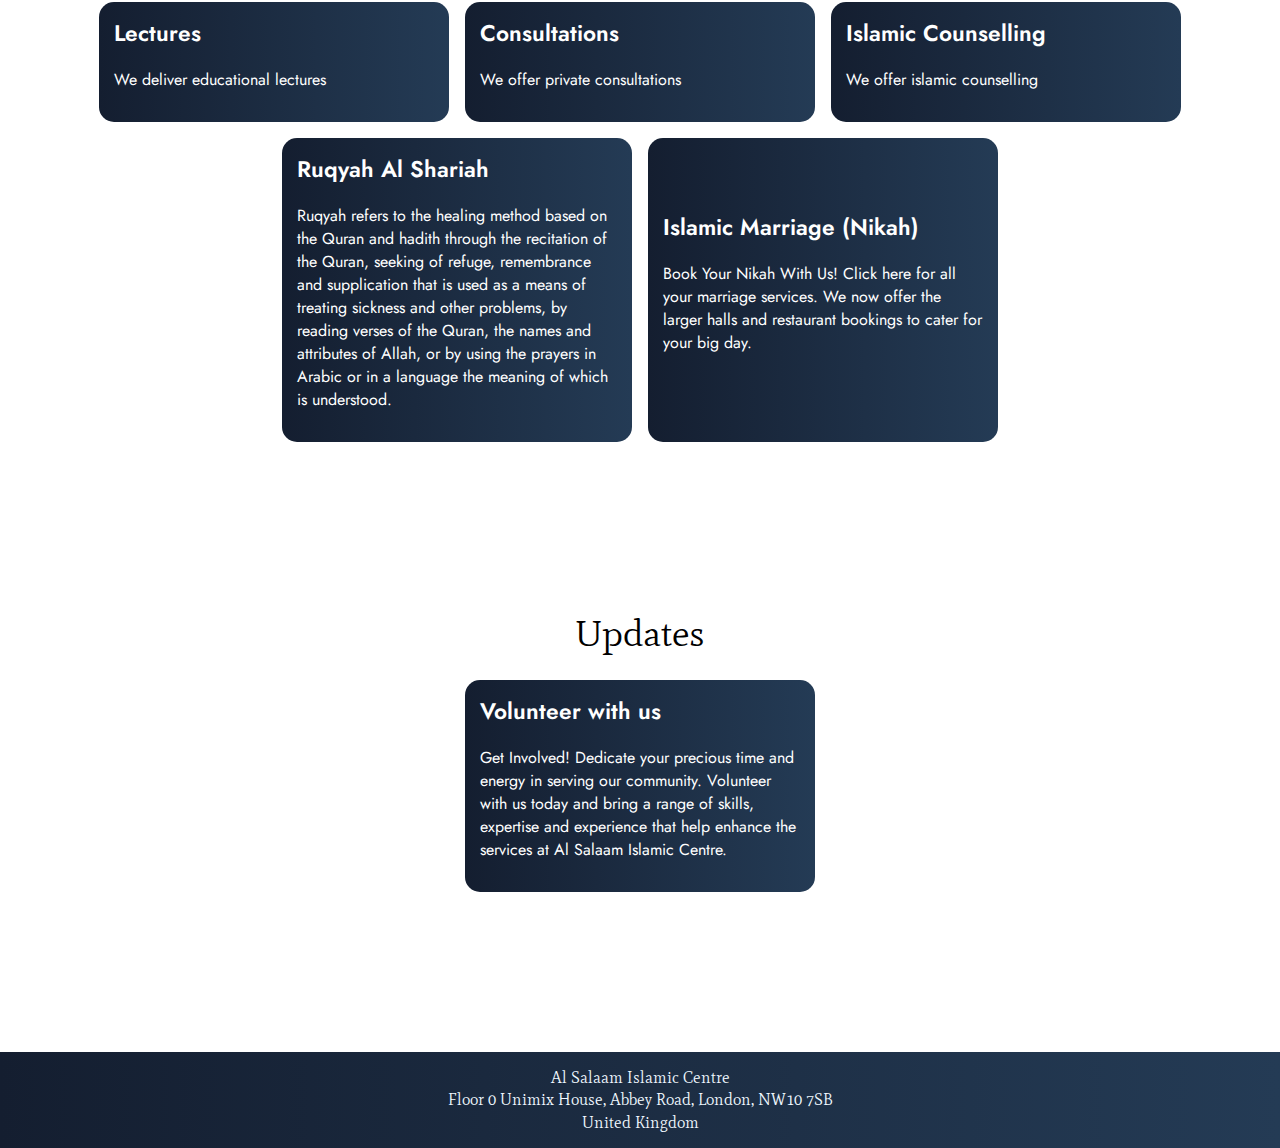
==== commit 9ef291f5: "Add files via upload" ====
--- a/index.html
+++ b/index.html
@@ -13,6 +13,7 @@
     rel="stylesheet">
   <link rel="stylesheet" href="styles.css">
   <link rel="stylesheet" href="https://cdnjs.cloudflare.com/ajax/libs/font-awesome/4.7.0/css/font-awesome.min.css">
+  <link rel="icon" type="image/x-icon" href="images/asiclogo.svg">
   <script src="https://cdnjs.cloudflare.com/ajax/libs/jquery/3.3.0/jquery.min.js"></script>
 
 
@@ -23,8 +24,18 @@
   <div class="headerBackground">
     <header id="header" class="page-header">
 
-      <div class="title">
-        <span class="in-title">Al Salaam Islamic Centre</span>
+      <div class="headerTitle">
+        <div class="in-title">
+
+          <img src="images/asiclogo.svg" height="50px">
+
+          <div>
+            Al Salaam 
+            <br>
+            Islamic Centre
+          </div>
+        
+        </div>
       </div>
       <div class="longNav">
         <div>
--- a/styles.css
+++ b/styles.css
@@ -47,6 +47,14 @@
   }
 }
 
+.headerTitle {
+  height: 40px;
+  /* border: red 1px solid; */
+  display: flex;
+  flex-direction: row;
+  align-content: center;
+}
+
 
 .in-title {
   /* border: #000000 solid 1px; */
@@ -54,6 +62,11 @@
   font-size: 16pt;
   letter-spacing: 0.05em;
   color: rgb(255, 255, 255);
+  height: 40px;
+  display: flex;
+  flex-direction: row;
+  align-items: center;
+  column-gap: 10px;
   /* text-shadow: 0 0 2px rgb(255, 158, 1); */
 
 }
@@ -618,12 +631,15 @@
   font-weight: 100;
 }
 
+
+
 .title {
   text-decoration: none;
   font-weight: 600;
   font-size: 17pt;
   color: rgb(255, 255, 255);
   font-family: 'Jost', sans-serif;
+  
 }
 
 .content {
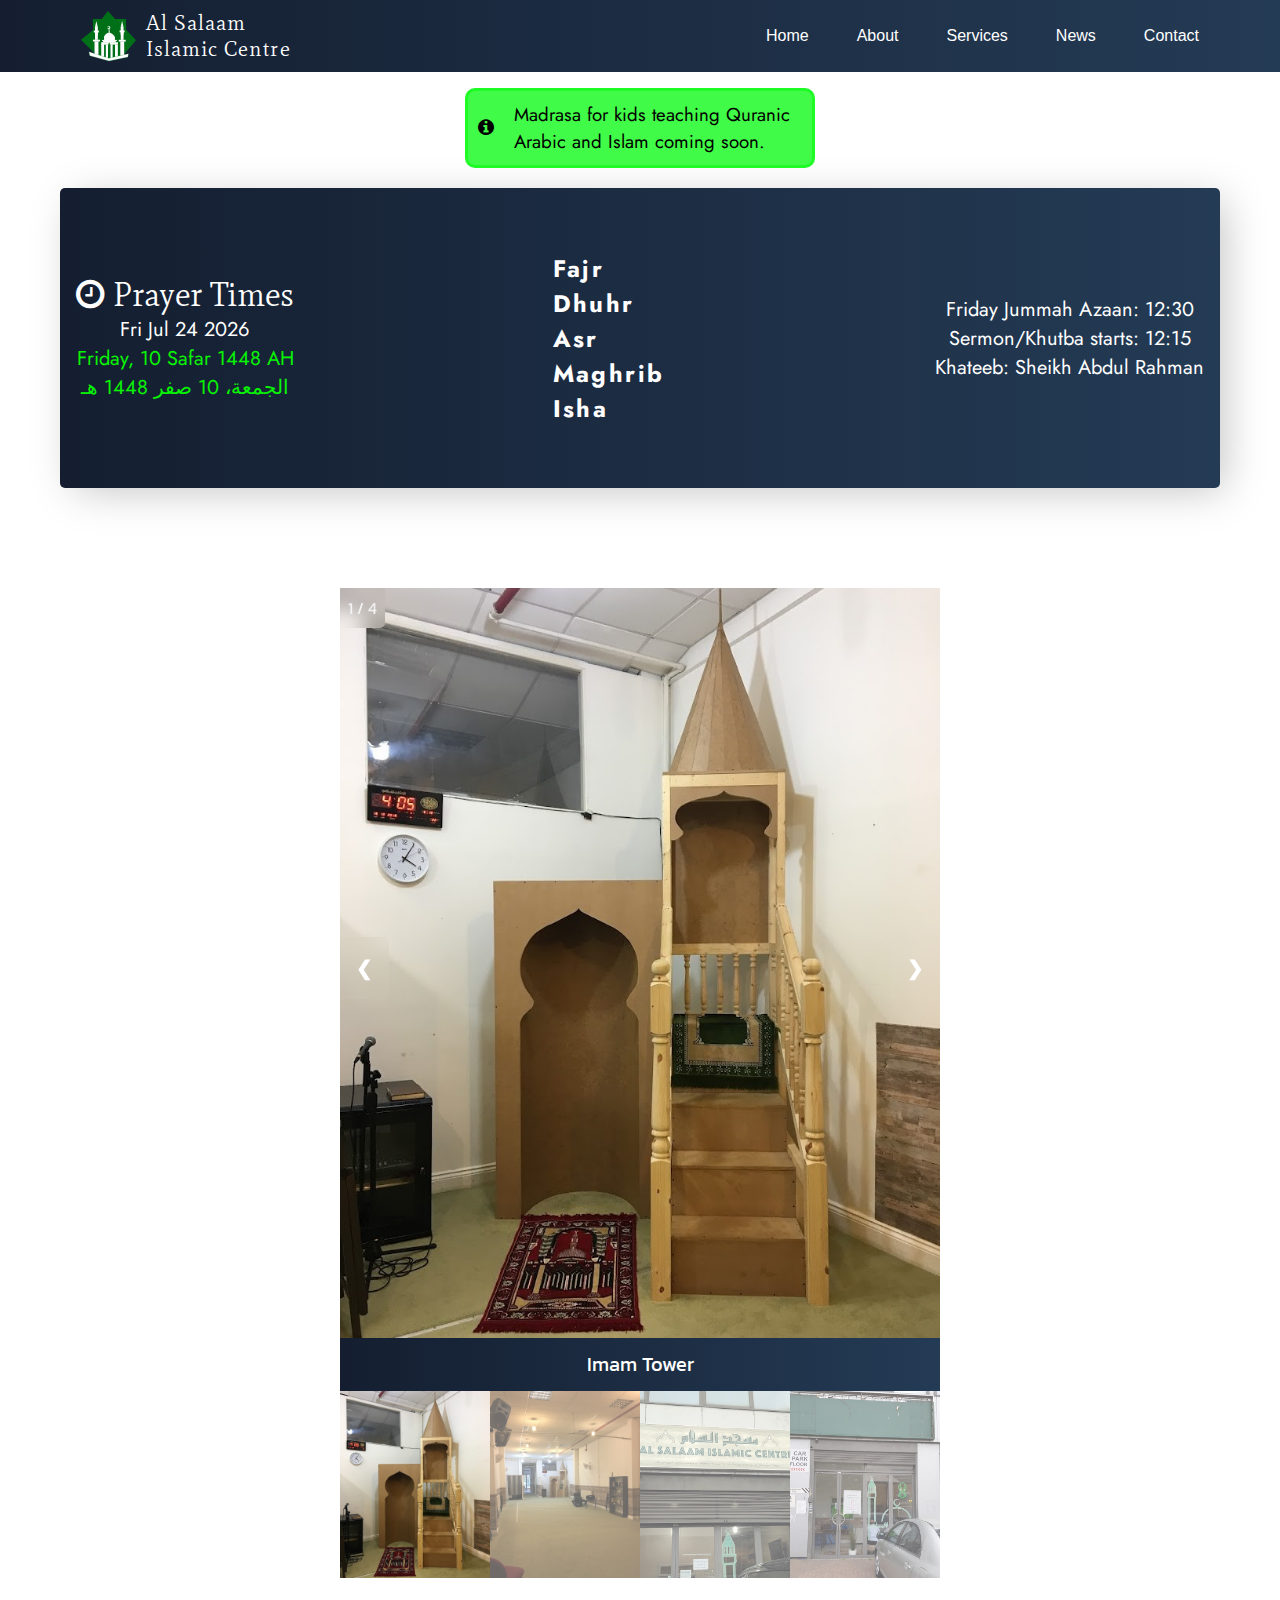
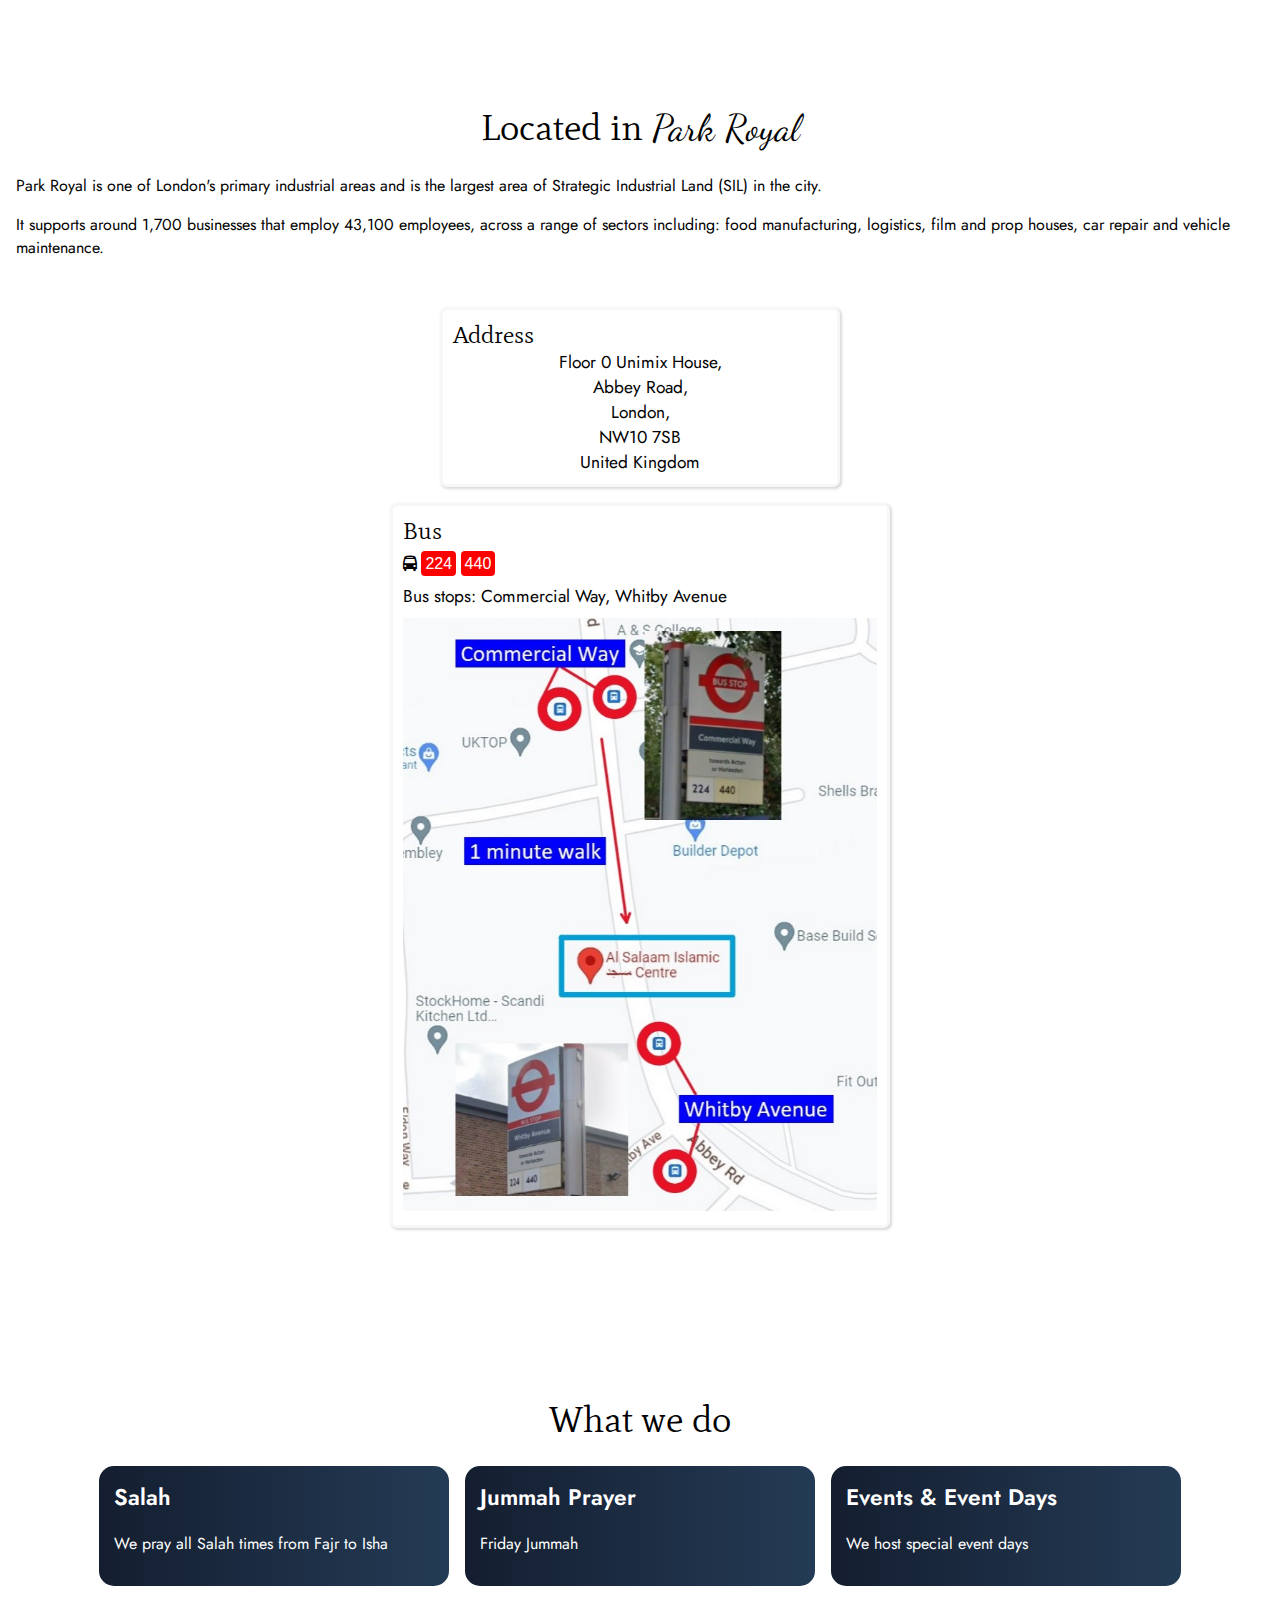
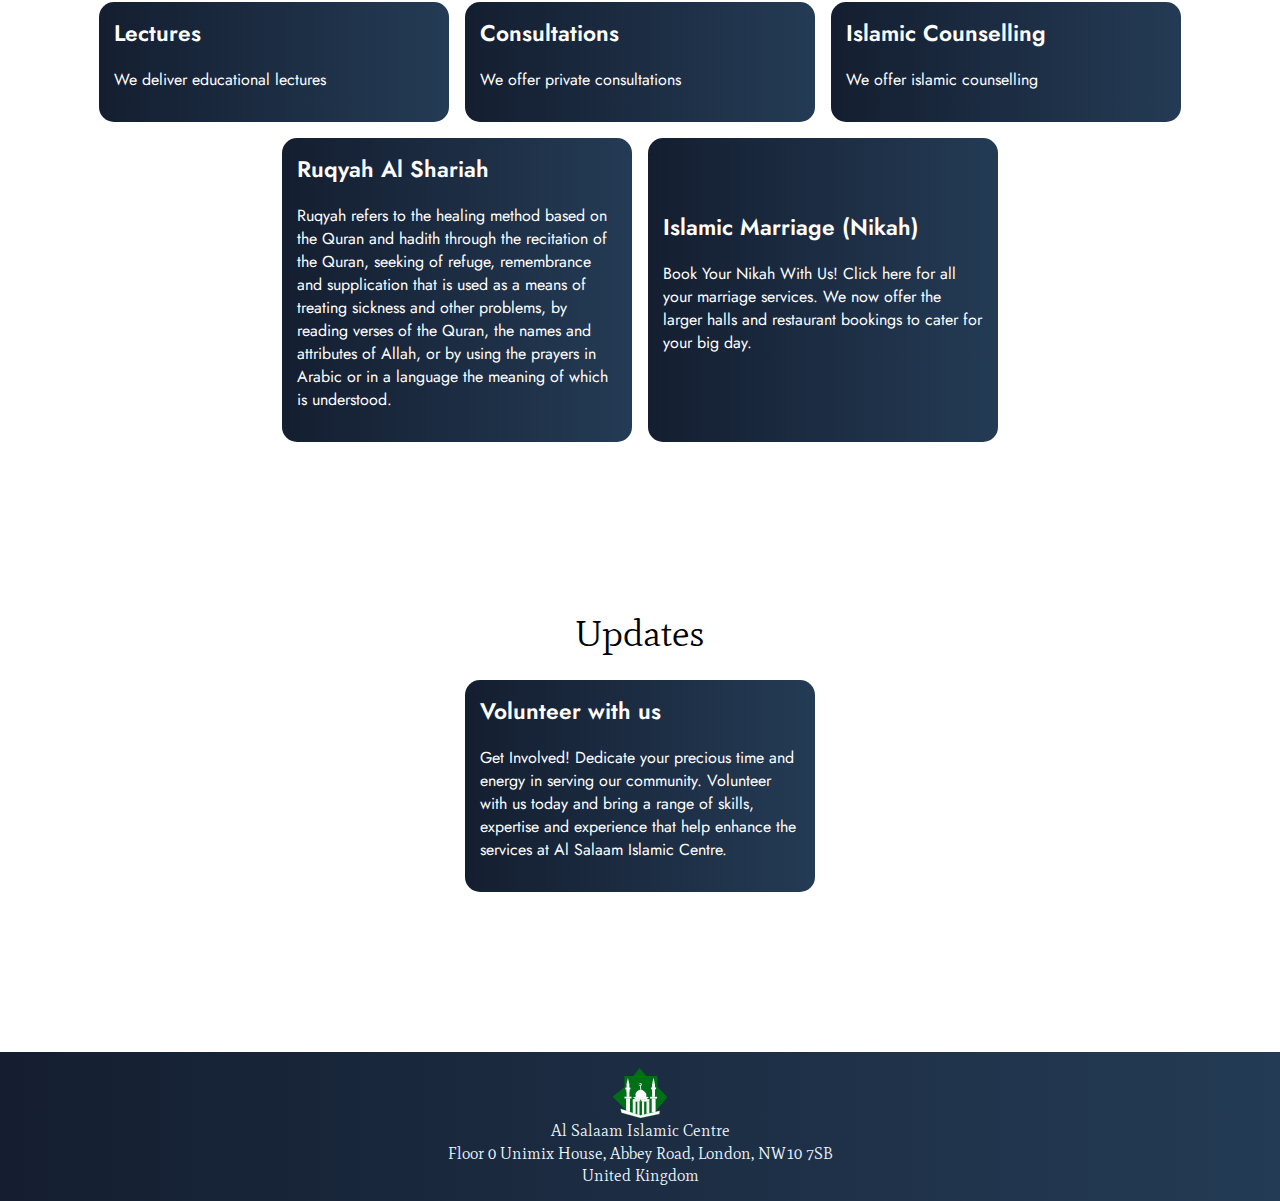
==== commit 4a939c59: "Add files via upload" ====
--- a/index.html
+++ b/index.html
@@ -412,7 +412,7 @@
 
   <footer>
     <div class="mainFooter">
-
+      <img src="images/asiclogo.svg" height="50px">
       <div>
         Al Salaam Islamic Centre
 
